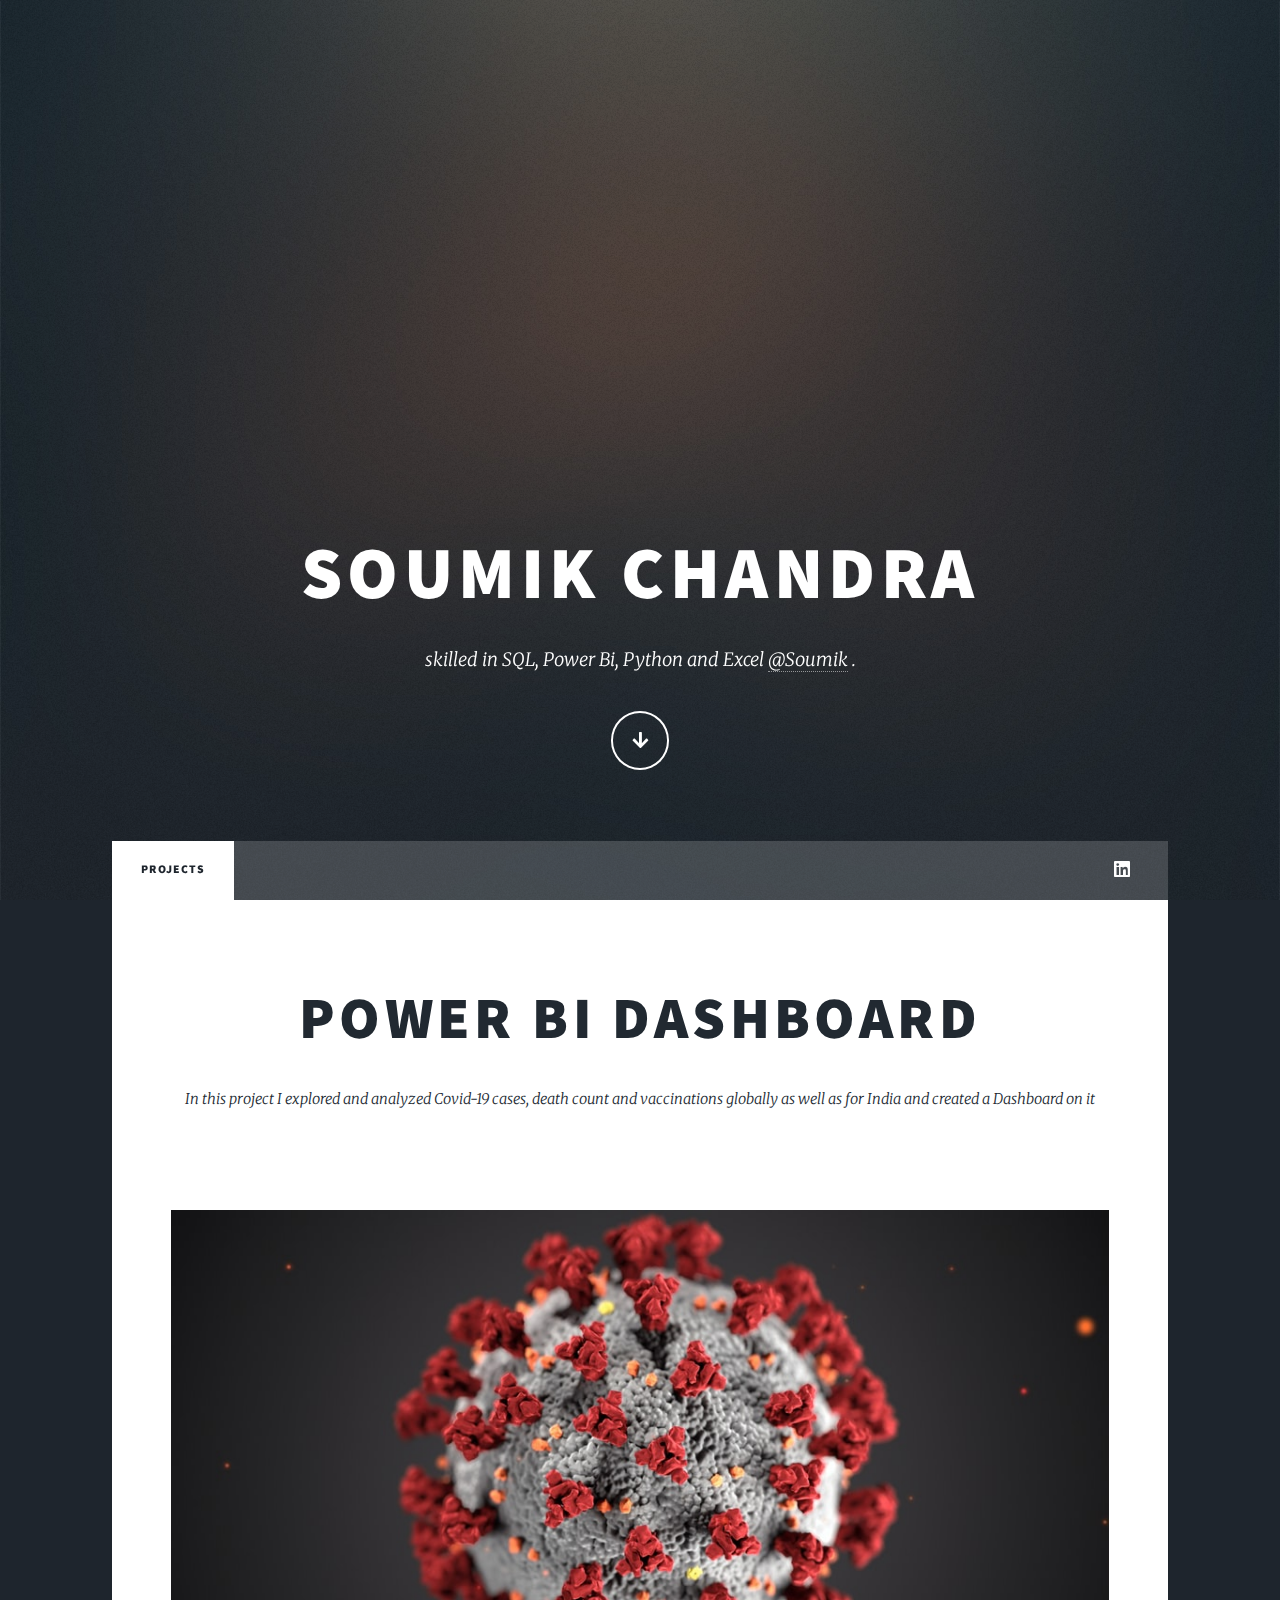
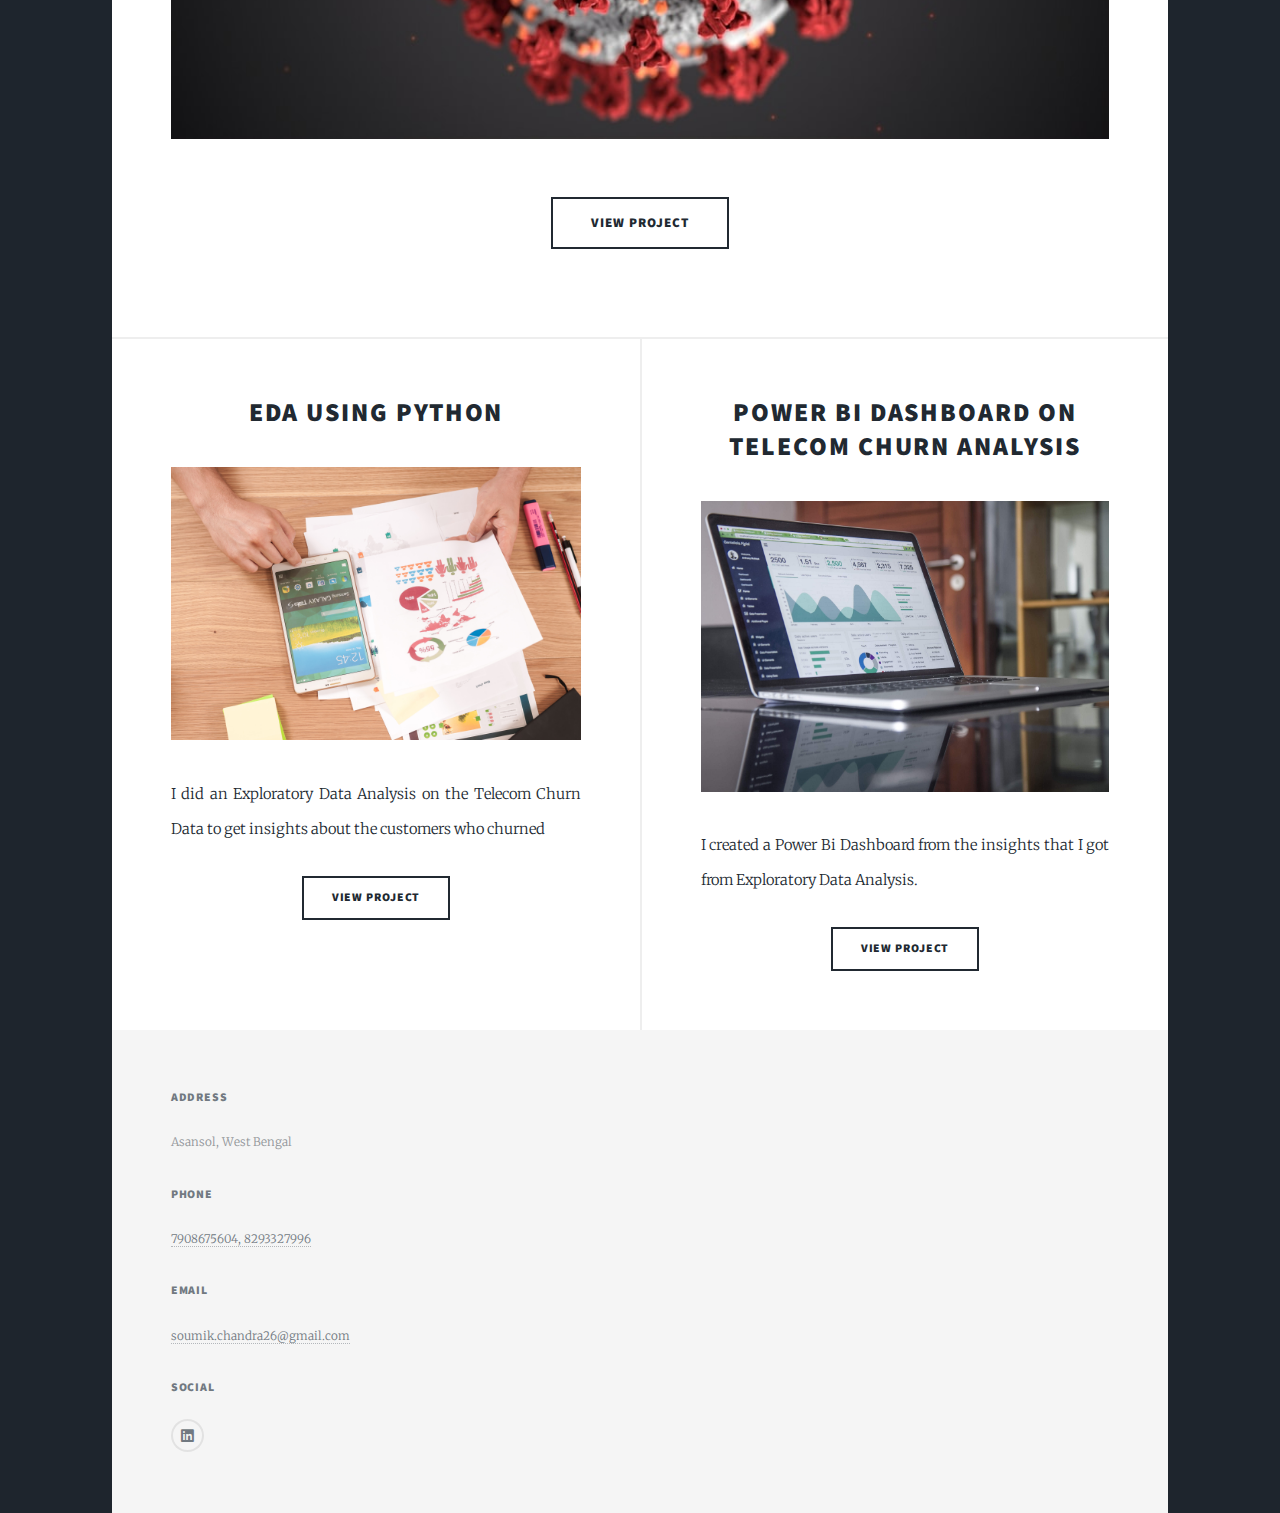
==== index.html @ 9ada4a8c "Add files via upload" ====
<!DOCTYPE HTML>
<!--
	Massively by HTML5 UP
	html5up.net | @ajlkn
	Free for personal and commercial use under the CCA 3.0 license (html5up.net/license)
-->
<html>
	<head>
		<title>Soumik's Portfolio</title>
		<meta charset="utf-8" />
		<meta name="viewport" content="width=device-width, initial-scale=1, user-scalable=no" />
		<link rel="stylesheet" href="assets/css/main.css" />
		<noscript><link rel="stylesheet" href="assets/css/noscript.css" /></noscript>
	</head>
	<body class="is-preload">

		<!-- Wrapper -->
			<div id="wrapper" class="fade-in">

				<!-- Intro -->
					<div id="intro">
						<h1>Soumik Chandra<br />
						</h1>
						<p> skilled in SQL, Power Bi, Python and Excel <a href="https://www.linkedin.com/in/soumik-chandra-20a418136/">@Soumik</a> 
					.</p>
						<ul class="actions">
							<li><a href="#header" class="button icon solid solo fa-arrow-down scrolly">Continue</a></li>
						</ul>
					</div>

				<!-- Header -->
					<header id="header">
						<a href="index.html" class="logo">Welcome</a>
					</header>

				<!-- Nav -->
					<nav id="nav">
						<ul class="links">
							<li class="active"><a href="index.html">Projects</a></li>
							
						</ul>
						<ul class="icons alt">
							<li><a href="https://www.linkedin.com/in/soumik-chandra-20a418136/" class="icon brands alt fa-linkedin"><span class="label">linkedin</span></a></li>
							
						</ul>
					</nav>

				<!-- Main -->
					<div id="main">

						<!-- Featured Post -->
							<article class="post featured">
								<header class="major">
									
									<h2><a href="https://github.com/Soumik-Chandra/Portfolio_Website/tree/main/Covid-19">Power Bi Dashboard<br />
									</a></h2>
									<p> In this project I  explored and analyzed Covid-19 cases, death count and vaccinations globally as well as for India and created a Dashboard on it <br />
									<br />
									</p>
								</header>
								<a href="https://github.com/Soumik-Chandra/Portfolio_Website/tree/main/Covid-19" class="image main"><img src="images/photo-1583324113626-70df0f4deaab.jpg" alt="" /></a>
								<ul class="actions special">
									<li><a href="https://github.com/Soumik-Chandra/Portfolio_Website/tree/main/Covid-19" class="button large">View Project</a></li>
								</ul>
							</article>

						<!-- Posts -->
							<section class="posts">
								<article>
									<header>
										
										<h2><a href="https://github.com/Soumik-Chandra/Portfolio_Website/tree/main/Eda">Eda Using Python<br />
										</h2>
									</header>
									<a href="https://github.com/Soumik-Chandra/Portfolio_Website/tree/main/Eda" class="image fit"><img src="images/firmbee-com-jrh5lAq-mIs-unsplash.jpg" alt="" /></a>
									<p>I did an Exploratory Data Analysis on the Telecom Churn Data to get insights about the customers who churned</p>
									<ul class="actions special">
										<li><a href="https://github.com/Soumik-Chandra/Portfolio_Website/tree/main/Eda" class="button">View Project</a></li>
									</ul>
								</article>
								<article>
									<header>
										
										<h2><a href="https://github.com/Soumik-Chandra/Portfolio_Website/tree/main/Telecom%20Churn%20Dashboard%20In%20Power%20Bi">Power Bi Dashboard on Telecom Churn Analysis<br />
									</h2>
									</header>
									<a href="https://github.com/Soumik-Chandra/Portfolio_Website/tree/main/Telecom%20Churn%20Dashboard%20In%20Power%20Bi" class="image fit"><img src="images/carlos-muza-hpjSkU2UYSU-unsplash (1).jpg" alt="" /></a>
									<p> I created a Power Bi Dashboard from the insights that I got from Exploratory Data Analysis. </p>
									<ul class="actions special">
										<li><a href="https://github.com/Soumik-Chandra/Portfolio_Website/tree/main/Telecom%20Churn%20Dashboard%20In%20Power%20Bi" class="button">View Project</a></li>
									</ul>
								

					

					</div>

				<!-- Footer -->
					<footer id="footer">
						<section>
						<section class="split contact">
							<section class="alt">
								<h3>Address</h3>
								<p>Asansol, West Bengal<br />
								</p>
							</section>
							<section>
								<h3>Phone</h3>
								<p><a href="#">7908675604,
								               8293327996</a></p>
							</section>
							<section>
								<h3>Email</h3>
								<p><a href="#">soumik.chandra26@gmail.com</a></p>
							</section>
							<section>
								<h3>Social</h3>
								<ul class="icons alt">
									<li><a href="https://www.linkedin.com/in/soumik-chandra-20a418136/" class="icon brands alt fa-linkedin"><span class="label">linkedin</span></a></li>
									
								</ul>
							</section>
						</section>
					</section>
					</footer>

				<!-- Copyright -->
					

			</div>

		<!-- Scripts -->
			<script src="assets/js/jquery.min.js"></script>
			<script src="assets/js/jquery.scrollex.min.js"></script>
			<script src="assets/js/jquery.scrolly.min.js"></script>
			<script src="assets/js/browser.min.js"></script>
			<script src="assets/js/breakpoints.min.js"></script>
			<script src="assets/js/util.js"></script>
			<script src="assets/js/main.js"></script>

	</body>
</html>
---- assets/css/main.css ----
@import url(fontawesome-all.min.css);
@import url("https://fonts.googleapis.com/css?family=Merriweather:300,700,300italic,700italic|Source+Sans+Pro:900");

/*
	Massively by HTML5 UP
	html5up.net | @ajlkn
	Free for personal and commercial use under the CCA 3.0 license (html5up.net/license)
*/

html, body, div, span, applet, object,
iframe, h1, h2, h3, h4, h5, h6, p, blockquote,
pre, a, abbr, acronym, address, big, cite,
code, del, dfn, em, img, ins, kbd, q, s, samp,
small, strike, strong, sub, sup, tt, var, b,
u, i, center, dl, dt, dd, ol, ul, li, fieldset,
form, label, legend, table, caption, tbody,
tfoot, thead, tr, th, td, article, aside,
canvas, details, embed, figure, figcaption,
footer, header, hgroup, menu, nav, output, ruby,
section, summary, time, mark, audio, video {
	margin: 0;
	padding: 0;
	border: 0;
	font-size: 100%;
	font: inherit;
	vertical-align: baseline;}

article, aside, details, figcaption, figure,
footer, header, hgroup, menu, nav, section {
	display: block;}

body {
	line-height: 1;
}

ol, ul {
	list-style: none;
}

blockquote, q {
	quotes: none;
}

	blockquote:before, blockquote:after, q:before, q:after {
		content: '';
		content: none;
	}

table {
	border-collapse: collapse;
	border-spacing: 0;
}

body {
	-webkit-text-size-adjust: none;
}

mark {
	background-color: transparent;
	color: inherit;
}

input::-moz-focus-inner {
	border: 0;
	padding: 0;
}

input, select, textarea {
	-moz-appearance: none;
	-webkit-appearance: none;
	-ms-appearance: none;
	appearance: none;
}

/* Basic */

	@-ms-viewport {
		width: device-width;
	}

	body {
		-ms-overflow-style: scrollbar;
	}

	@media screen and (max-width: 480px) {

		html, body {
			min-width: 320px;
		}

	}

	html {
		box-sizing: border-box;
	}

	*, *:before, *:after {
		box-sizing: inherit;
	}

	body {
		background-color: #1e252d;
	}

		body.is-preload *, body.is-preload *:before, body.is-preload *:after {
			-moz-animation: none !important;
			-webkit-animation: none !important;
			-ms-animation: none !important;
			animation: none !important;
			-moz-transition: none !important;
			-webkit-transition: none !important;
			-ms-transition: none !important;
			transition: none !important;
		}

/* Type */

	html {
		font-size: 16pt;
	}

		@media screen and (max-width: 1680px) {

			html {
				font-size: 12pt;
			}

		}

		@media screen and (max-width: 1280px) {

			html {
				font-size: 11pt;
			}

		}

		@media screen and (max-width: 360px) {

			html {
				font-size: 10pt;
			}

		}

	body {
		color: #212931;
	}

	body, input, select, textarea {
		font-family: "Merriweather", Georgia, serif;
		font-weight: 300;
		font-size: 1rem;
		line-height: 2.375;
	}

	a {
		-moz-transition: color 0.2s ease-in-out, background-color 0.2s ease-in-out, border-color 0.2s ease-in-out, box-shadow 0.2s ease-in-out;
		-webkit-transition: color 0.2s ease-in-out, background-color 0.2s ease-in-out, border-color 0.2s ease-in-out, box-shadow 0.2s ease-in-out;
		-ms-transition: color 0.2s ease-in-out, background-color 0.2s ease-in-out, border-color 0.2s ease-in-out, box-shadow 0.2s ease-in-out;
		transition: color 0.2s ease-in-out, background-color 0.2s ease-in-out, border-color 0.2s ease-in-out, box-shadow 0.2s ease-in-out;
		border-bottom: dotted 1px;
		text-decoration: none;
	}

		a:hover {
			border-bottom-color: transparent;
		}

	strong, b {
		font-weight: 600;
	}

	em, i {
		font-style: italic;
	}

	p {
		text-align: justify;
		margin: 0 0 2rem 0;
	}

	h1, h2, h3, h4, h5, h6 {
		font-family: "Source Sans Pro", Helvetica, sans-serif;
		font-weight: 900;
		line-height: 1.5;
		letter-spacing: 0.075em;
		text-transform: uppercase;
		margin: 0 0 1rem 0;
	}

		h1 a, h2 a, h3 a, h4 a, h5 a, h6 a {
			border-bottom: 0;
			color: inherit;
			text-decoration: none;
		}

	h1 {
		font-size: 4rem;
		line-height: 1.1;
		margin: 0 0 2rem 0;
	}

	h2 {
		font-size: 1.75rem;
		line-height: 1.3;
		margin: 0 0 1.5rem 0;
	}

	h3 {
		font-size: 1.25rem;
		margin: 0 0 1.5rem 0;
	}

	h4 {
		font-size: 1rem;
	}

	h5 {
		font-size: 0.9rem;
	}

	h6 {
		font-size: 0.8rem;
	}

	sub {
		font-size: 0.8rem;
		position: relative;
		top: 0.5rem;
	}

	sup {
		font-size: 0.8rem;
		position: relative;
		top: -0.5rem;
	}

	blockquote {
		border-left: solid 4px;
		font-style: italic;
		margin: 0 0 2rem 0;
		padding: 0.5rem 0 0.5rem 2rem;
	}

	code {
		border: solid 2px;
		font-family: "Courier New", monospace;
		font-size: 0.9rem;
		margin: 0 0.25rem;
		padding: 0.25rem 0.65rem;
	}

	pre {
		-webkit-overflow-scrolling: touch;
		font-family: "Courier New", monospace;
		font-size: 0.9rem;
		margin: 0 0 2rem 0;
	}

		pre code {
			display: block;
			line-height: 1.75;
			padding: 1rem 1.5rem;
			overflow-x: auto;
		}

	hr {
		border: 0;
		border-bottom: solid 2px;
		margin: 3rem 0;
	}

		hr.major {
			margin: 5rem 0;
		}

	.align-left {
		text-align: left;
	}

	.align-center {
		text-align: center;
	}

	.align-right {
		text-align: right;
	}

	input, select, textarea {
		color: #212931;
	}

	a {
		color: #212931;
		border-bottom-color: rgba(33, 41, 49, 0.5);
	}

		a:hover {
			border-bottom-color: transparent;
			color: #18bfef !important;
		}

	strong, b {
		color: #212931;
	}

	h1, h2, h3, h4, h5, h6 {
		color: #212931;
	}

	blockquote {
		border-left-color: #eeeeee;
	}

	code {
		background: rgba(220, 220, 220, 0.25);
		border-color: #eeeeee;
	}

	hr {
		border-bottom-color: #eeeeee;
	}

/* Row */

	.row {
		display: flex;
		flex-wrap: wrap;
		box-sizing: border-box;
		align-items: stretch;
	}

		.row > * {
			box-sizing: border-box;
		}

		.row.gtr-uniform > * > :last-child {
			margin-bottom: 0;
		}

		.row.aln-left {
			justify-content: flex-start;
		}

		.row.aln-center {
			justify-content: center;
		}

		.row.aln-right {
			justify-content: flex-end;
		}

		.row.aln-top {
			align-items: flex-start;
		}

		.row.aln-middle {
			align-items: center;
		}

		.row.aln-bottom {
			align-items: flex-end;
		}

		.row > .imp {
			order: -1;
		}

		.row > .col-1 {
			width: 8.33333%;
		}

		.row > .off-1 {
			margin-left: 8.33333%;
		}

		.row > .col-2 {
			width: 16.66667%;
		}

		.row > .off-2 {
			margin-left: 16.66667%;
		}

		.row > .col-3 {
			width: 25%;
		}

		.row > .off-3 {
			margin-left: 25%;
		}

		.row > .col-4 {
			width: 33.33333%;
		}

		.row > .off-4 {
			margin-left: 33.33333%;
		}

		.row > .col-5 {
			width: 41.66667%;
		}

		.row > .off-5 {
			margin-left: 41.66667%;
		}

		.row > .col-6 {
			width: 50%;
		}

		.row > .off-6 {
			margin-left: 50%;
		}

		.row > .col-7 {
			width: 58.33333%;
		}

		.row > .off-7 {
			margin-left: 58.33333%;
		}

		.row > .col-8 {
			width: 66.66667%;
		}

		.row > .off-8 {
			margin-left: 66.66667%;
		}

		.row > .col-9 {
			width: 75%;
		}

		.row > .off-9 {
			margin-left: 75%;
		}

		.row > .col-10 {
			width: 83.33333%;
		}

		.row > .off-10 {
			margin-left: 83.33333%;
		}

		.row > .col-11 {
			width: 91.66667%;
		}

		.row > .off-11 {
			margin-left: 91.66667%;
		}

		.row > .col-12 {
			width: 100%;
		}

		.row > .off-12 {
			margin-left: 100%;
		}

		.row.gtr-0 {
			margin-top: 0;
			margin-left: 0rem;
		}

			.row.gtr-0 > * {
				padding: 0 0 0 0rem;
			}

			.row.gtr-0.gtr-uniform {
				margin-top: 0rem;
			}

				.row.gtr-0.gtr-uniform > * {
					padding-top: 0rem;
				}

		.row.gtr-25 {
			margin-top: 0;
			margin-left: -0.375rem;
		}

			.row.gtr-25 > * {
				padding: 0 0 0 0.375rem;
			}

			.row.gtr-25.gtr-uniform {
				margin-top: -0.375rem;
			}

				.row.gtr-25.gtr-uniform > * {
					padding-top: 0.375rem;
				}

		.row.gtr-50 {
			margin-top: 0;
			margin-left: -0.75rem;
		}

			.row.gtr-50 > * {
				padding: 0 0 0 0.75rem;
			}

			.row.gtr-50.gtr-uniform {
				margin-top: -0.75rem;
			}

				.row.gtr-50.gtr-uniform > * {
					padding-top: 0.75rem;
				}

		.row {
			margin-top: 0;
			margin-left: -1.5rem;
		}

			.row > * {
				padding: 0 0 0 1.5rem;
			}

			.row.gtr-uniform {
				margin-top: -1.5rem;
			}

				.row.gtr-uniform > * {
					padding-top: 1.5rem;
				}

		.row.gtr-150 {
			margin-top: 0;
			margin-left: -2.25rem;
		}

			.row.gtr-150 > * {
				padding: 0 0 0 2.25rem;
			}

			.row.gtr-150.gtr-uniform {
				margin-top: -2.25rem;
			}

				.row.gtr-150.gtr-uniform > * {
					padding-top: 2.25rem;
				}

		.row.gtr-200 {
			margin-top: 0;
			margin-left: -3rem;
		}

			.row.gtr-200 > * {
				padding: 0 0 0 3rem;
			}

			.row.gtr-200.gtr-uniform {
				margin-top: -3rem;
			}

				.row.gtr-200.gtr-uniform > * {
					padding-top: 3rem;
				}

		@media screen and (max-width: 1680px) {

			.row {
				display: flex;
				flex-wrap: wrap;
				box-sizing: border-box;
				align-items: stretch;
			}

				.row > * {
					box-sizing: border-box;
				}

				.row.gtr-uniform > * > :last-child {
					margin-bottom: 0;
				}

				.row.aln-left {
					justify-content: flex-start;
				}

				.row.aln-center {
					justify-content: center;
				}

				.row.aln-right {
					justify-content: flex-end;
				}

				.row.aln-top {
					align-items: flex-start;
				}

				.row.aln-middle {
					align-items: center;
				}

				.row.aln-bottom {
					align-items: flex-end;
				}

				.row > .imp-xlarge {
					order: -1;
				}

				.row > .col-1-xlarge {
					width: 8.33333%;
				}

				.row > .off-1-xlarge {
					margin-left: 8.33333%;
				}

				.row > .col-2-xlarge {
					width: 16.66667%;
				}

				.row > .off-2-xlarge {
					margin-left: 16.66667%;
				}

				.row > .col-3-xlarge {
					width: 25%;
				}

				.row > .off-3-xlarge {
					margin-left: 25%;
				}

				.row > .col-4-xlarge {
					width: 33.33333%;
				}

				.row > .off-4-xlarge {
					margin-left: 33.33333%;
				}

				.row > .col-5-xlarge {
					width: 41.66667%;
				}

				.row > .off-5-xlarge {
					margin-left: 41.66667%;
				}

				.row > .col-6-xlarge {
					width: 50%;
				}

				.row > .off-6-xlarge {
					margin-left: 50%;
				}

				.row > .col-7-xlarge {
					width: 58.33333%;
				}

				.row > .off-7-xlarge {
					margin-left: 58.33333%;
				}

				.row > .col-8-xlarge {
					width: 66.66667%;
				}

				.row > .off-8-xlarge {
					margin-left: 66.66667%;
				}

				.row > .col-9-xlarge {
					width: 75%;
				}

				.row > .off-9-xlarge {
					margin-left: 75%;
				}

				.row > .col-10-xlarge {
					width: 83.33333%;
				}

				.row > .off-10-xlarge {
					margin-left: 83.33333%;
				}

				.row > .col-11-xlarge {
					width: 91.66667%;
				}

				.row > .off-11-xlarge {
					margin-left: 91.66667%;
				}

				.row > .col-12-xlarge {
					width: 100%;
				}

				.row > .off-12-xlarge {
					margin-left: 100%;
				}

				.row.gtr-0 {
					margin-top: 0;
					margin-left: 0rem;
				}

					.row.gtr-0 > * {
						padding: 0 0 0 0rem;
					}

					.row.gtr-0.gtr-uniform {
						margin-top: 0rem;
					}

						.row.gtr-0.gtr-uniform > * {
							padding-top: 0rem;
						}

				.row.gtr-25 {
					margin-top: 0;
					margin-left: -0.375rem;
				}

					.row.gtr-25 > * {
						padding: 0 0 0 0.375rem;
					}

					.row.gtr-25.gtr-uniform {
						margin-top: -0.375rem;
					}

						.row.gtr-25.gtr-uniform > * {
							padding-top: 0.375rem;
						}

				.row.gtr-50 {
					margin-top: 0;
					margin-left: -0.75rem;
				}

					.row.gtr-50 > * {
						padding: 0 0 0 0.75rem;
					}

					.row.gtr-50.gtr-uniform {
						margin-top: -0.75rem;
					}

						.row.gtr-50.gtr-uniform > * {
							padding-top: 0.75rem;
						}

				.row {
					margin-top: 0;
					margin-left: -1.5rem;
				}

					.row > * {
						padding: 0 0 0 1.5rem;
					}

					.row.gtr-uniform {
						margin-top: -1.5rem;
					}

						.row.gtr-uniform > * {
							padding-top: 1.5rem;
						}

				.row.gtr-150 {
					margin-top: 0;
					margin-left: -2.25rem;
				}

					.row.gtr-150 > * {
						padding: 0 0 0 2.25rem;
					}

					.row.gtr-150.gtr-uniform {
						margin-top: -2.25rem;
					}

						.row.gtr-150.gtr-uniform > * {
							padding-top: 2.25rem;
						}

				.row.gtr-200 {
					margin-top: 0;
					margin-left: -3rem;
				}

					.row.gtr-200 > * {
						padding: 0 0 0 3rem;
					}

					.row.gtr-200.gtr-uniform {
						margin-top: -3rem;
					}

						.row.gtr-200.gtr-uniform > * {
							padding-top: 3rem;
						}

		}

		@media screen and (max-width: 1280px) {

			.row {
				display: flex;
				flex-wrap: wrap;
				box-sizing: border-box;
				align-items: stretch;
			}

				.row > * {
					box-sizing: border-box;
				}

				.row.gtr-uniform > * > :last-child {
					margin-bottom: 0;
				}

				.row.aln-left {
					justify-content: flex-start;
				}

				.row.aln-center {
					justify-content: center;
				}

				.row.aln-right {
					justify-content: flex-end;
				}

				.row.aln-top {
					align-items: flex-start;
				}

				.row.aln-middle {
					align-items: center;
				}

				.row.aln-bottom {
					align-items: flex-end;
				}

				.row > .imp-large {
					order: -1;
				}

				.row > .col-1-large {
					width: 8.33333%;
				}

				.row > .off-1-large {
					margin-left: 8.33333%;
				}

				.row > .col-2-large {
					width: 16.66667%;
				}

				.row > .off-2-large {
					margin-left: 16.66667%;
				}

				.row > .col-3-large {
					width: 25%;
				}

				.row > .off-3-large {
					margin-left: 25%;
				}

				.row > .col-4-large {
					width: 33.33333%;
				}

				.row > .off-4-large {
					margin-left: 33.33333%;
				}

				.row > .col-5-large {
					width: 41.66667%;
				}

				.row > .off-5-large {
					margin-left: 41.66667%;
				}

				.row > .col-6-large {
					width: 50%;
				}

				.row > .off-6-large {
					margin-left: 50%;
				}

				.row > .col-7-large {
					width: 58.33333%;
				}

				.row > .off-7-large {
					margin-left: 58.33333%;
				}

				.row > .col-8-large {
					width: 66.66667%;
				}

				.row > .off-8-large {
					margin-left: 66.66667%;
				}

				.row > .col-9-large {
					width: 75%;
				}

				.row > .off-9-large {
					margin-left: 75%;
				}

				.row > .col-10-large {
					width: 83.33333%;
				}

				.row > .off-10-large {
					margin-left: 83.33333%;
				}

				.row > .col-11-large {
					width: 91.66667%;
				}

				.row > .off-11-large {
					margin-left: 91.66667%;
				}

				.row > .col-12-large {
					width: 100%;
				}

				.row > .off-12-large {
					margin-left: 100%;
				}

				.row.gtr-0 {
					margin-top: 0;
					margin-left: 0rem;
				}

					.row.gtr-0 > * {
						padding: 0 0 0 0rem;
					}

					.row.gtr-0.gtr-uniform {
						margin-top: 0rem;
					}

						.row.gtr-0.gtr-uniform > * {
							padding-top: 0rem;
						}

				.row.gtr-25 {
					margin-top: 0;
					margin-left: -0.375rem;
				}

					.row.gtr-25 > * {
						padding: 0 0 0 0.375rem;
					}

					.row.gtr-25.gtr-uniform {
						margin-top: -0.375rem;
					}

						.row.gtr-25.gtr-uniform > * {
							padding-top: 0.375rem;
						}

				.row.gtr-50 {
					margin-top: 0;
					margin-left: -0.75rem;
				}

					.row.gtr-50 > * {
						padding: 0 0 0 0.75rem;
					}

					.row.gtr-50.gtr-uniform {
						margin-top: -0.75rem;
					}

						.row.gtr-50.gtr-uniform > * {
							padding-top: 0.75rem;
						}

				.row {
					margin-top: 0;
					margin-left: -1.5rem;
				}

					.row > * {
						padding: 0 0 0 1.5rem;
					}

					.row.gtr-uniform {
						margin-top: -1.5rem;
					}

						.row.gtr-uniform > * {
							padding-top: 1.5rem;
						}

				.row.gtr-150 {
					margin-top: 0;
					margin-left: -2.25rem;
				}

					.row.gtr-150 > * {
						padding: 0 0 0 2.25rem;
					}

					.row.gtr-150.gtr-uniform {
						margin-top: -2.25rem;
					}

						.row.gtr-150.gtr-uniform > * {
							padding-top: 2.25rem;
						}

				.row.gtr-200 {
					margin-top: 0;
					margin-left: -3rem;
				}

					.row.gtr-200 > * {
						padding: 0 0 0 3rem;
					}

					.row.gtr-200.gtr-uniform {
						margin-top: -3rem;
					}

						.row.gtr-200.gtr-uniform > * {
							padding-top: 3rem;
						}

		}

		@media screen and (max-width: 980px) {

			.row {
				display: flex;
				flex-wrap: wrap;
				box-sizing: border-box;
				align-items: stretch;
			}

				.row > * {
					box-sizing: border-box;
				}

				.row.gtr-uniform > * > :last-child {
					margin-bottom: 0;
				}

				.row.aln-left {
					justify-content: flex-start;
				}

				.row.aln-center {
					justify-content: center;
				}

				.row.aln-right {
					justify-content: flex-end;
				}

				.row.aln-top {
					align-items: flex-start;
				}

				.row.aln-middle {
					align-items: center;
				}

				.row.aln-bottom {
					align-items: flex-end;
				}

				.row > .imp-medium {
					order: -1;
				}

				.row > .col-1-medium {
					width: 8.33333%;
				}

				.row > .off-1-medium {
					margin-left: 8.33333%;
				}

				.row > .col-2-medium {
					width: 16.66667%;
				}

				.row > .off-2-medium {
					margin-left: 16.66667%;
				}

				.row > .col-3-medium {
					width: 25%;
				}

				.row > .off-3-medium {
					margin-left: 25%;
				}

				.row > .col-4-medium {
					width: 33.33333%;
				}

				.row > .off-4-medium {
					margin-left: 33.33333%;
				}

				.row > .col-5-medium {
					width: 41.66667%;
				}

				.row > .off-5-medium {
					margin-left: 41.66667%;
				}

				.row > .col-6-medium {
					width: 50%;
				}

				.row > .off-6-medium {
					margin-left: 50%;
				}

				.row > .col-7-medium {
					width: 58.33333%;
				}

				.row > .off-7-medium {
					margin-left: 58.33333%;
				}

				.row > .col-8-medium {
					width: 66.66667%;
				}

				.row > .off-8-medium {
					margin-left: 66.66667%;
				}

				.row > .col-9-medium {
					width: 75%;
				}

				.row > .off-9-medium {
					margin-left: 75%;
				}

				.row > .col-10-medium {
					width: 83.33333%;
				}

				.row > .off-10-medium {
					margin-left: 83.33333%;
				}

				.row > .col-11-medium {
					width: 91.66667%;
				}

				.row > .off-11-medium {
					margin-left: 91.66667%;
				}

				.row > .col-12-medium {
					width: 100%;
				}

				.row > .off-12-medium {
					margin-left: 100%;
				}

				.row.gtr-0 {
					margin-top: 0;
					margin-left: 0rem;
				}

					.row.gtr-0 > * {
						padding: 0 0 0 0rem;
					}

					.row.gtr-0.gtr-uniform {
						margin-top: 0rem;
					}

						.row.gtr-0.gtr-uniform > * {
							padding-top: 0rem;
						}

				.row.gtr-25 {
					margin-top: 0;
					margin-left: -0.375rem;
				}

					.row.gtr-25 > * {
						padding: 0 0 0 0.375rem;
					}

					.row.gtr-25.gtr-uniform {
						margin-top: -0.375rem;
					}

						.row.gtr-25.gtr-uniform > * {
							padding-top: 0.375rem;
						}

				.row.gtr-50 {
					margin-top: 0;
					margin-left: -0.75rem;
				}

					.row.gtr-50 > * {
						padding: 0 0 0 0.75rem;
					}

					.row.gtr-50.gtr-uniform {
						margin-top: -0.75rem;
					}

						.row.gtr-50.gtr-uniform > * {
							padding-top: 0.75rem;
						}

				.row {
					margin-top: 0;
					margin-left: -1.5rem;
				}

					.row > * {
						padding: 0 0 0 1.5rem;
					}

					.row.gtr-uniform {
						margin-top: -1.5rem;
					}

						.row.gtr-uniform > * {
							padding-top: 1.5rem;
						}

				.row.gtr-150 {
					margin-top: 0;
					margin-left: -2.25rem;
				}

					.row.gtr-150 > * {
						padding: 0 0 0 2.25rem;
					}

					.row.gtr-150.gtr-uniform {
						margin-top: -2.25rem;
					}

						.row.gtr-150.gtr-uniform > * {
							padding-top: 2.25rem;
						}

				.row.gtr-200 {
					margin-top: 0;
					margin-left: -3rem;
				}

					.row.gtr-200 > * {
						padding: 0 0 0 3rem;
					}

					.row.gtr-200.gtr-uniform {
						margin-top: -3rem;
					}

						.row.gtr-200.gtr-uniform > * {
							padding-top: 3rem;
						}

		}

		@media screen and (max-width: 736px) {

			.row {
				display: flex;
				flex-wrap: wrap;
				box-sizing: border-box;
				align-items: stretch;
			}

				.row > * {
					box-sizing: border-box;
				}

				.row.gtr-uniform > * > :last-child {
					margin-bottom: 0;
				}

				.row.aln-left {
					justify-content: flex-start;
				}

				.row.aln-center {
					justify-content: center;
				}

				.row.aln-right {
					justify-content: flex-end;
				}

				.row.aln-top {
					align-items: flex-start;
				}

				.row.aln-middle {
					align-items: center;
				}

				.row.aln-bottom {
					align-items: flex-end;
				}

				.row > .imp-small {
					order: -1;
				}

				.row > .col-1-small {
					width: 8.33333%;
				}

				.row > .off-1-small {
					margin-left: 8.33333%;
				}

				.row > .col-2-small {
					width: 16.66667%;
				}

				.row > .off-2-small {
					margin-left: 16.66667%;
				}

				.row > .col-3-small {
					width: 25%;
				}

				.row > .off-3-small {
					margin-left: 25%;
				}

				.row > .col-4-small {
					width: 33.33333%;
				}

				.row > .off-4-small {
					margin-left: 33.33333%;
				}

				.row > .col-5-small {
					width: 41.66667%;
				}

				.row > .off-5-small {
					margin-left: 41.66667%;
				}

				.row > .col-6-small {
					width: 50%;
				}

				.row > .off-6-small {
					margin-left: 50%;
				}

				.row > .col-7-small {
					width: 58.33333%;
				}

				.row > .off-7-small {
					margin-left: 58.33333%;
				}

				.row > .col-8-small {
					width: 66.66667%;
				}

				.row > .off-8-small {
					margin-left: 66.66667%;
				}

				.row > .col-9-small {
					width: 75%;
				}

				.row > .off-9-small {
					margin-left: 75%;
				}

				.row > .col-10-small {
					width: 83.33333%;
				}

				.row > .off-10-small {
					margin-left: 83.33333%;
				}

				.row > .col-11-small {
					width: 91.66667%;
				}

				.row > .off-11-small {
					margin-left: 91.66667%;
				}

				.row > .col-12-small {
					width: 100%;
				}

				.row > .off-12-small {
					margin-left: 100%;
				}

				.row.gtr-0 {
					margin-top: 0;
					margin-left: 0rem;
				}

					.row.gtr-0 > * {
						padding: 0 0 0 0rem;
					}

					.row.gtr-0.gtr-uniform {
						margin-top: 0rem;
					}

						.row.gtr-0.gtr-uniform > * {
							padding-top: 0rem;
						}

				.row.gtr-25 {
					margin-top: 0;
					margin-left: -0.375rem;
				}

					.row.gtr-25 > * {
						padding: 0 0 0 0.375rem;
					}

					.row.gtr-25.gtr-uniform {
						margin-top: -0.375rem;
					}

						.row.gtr-25.gtr-uniform > * {
							padding-top: 0.375rem;
						}

				.row.gtr-50 {
					margin-top: 0;
					margin-left: -0.75rem;
				}

					.row.gtr-50 > * {
						padding: 0 0 0 0.75rem;
					}

					.row.gtr-50.gtr-uniform {
						margin-top: -0.75rem;
					}

						.row.gtr-50.gtr-uniform > * {
							padding-top: 0.75rem;
						}

				.row {
					margin-top: 0;
					margin-left: -1.5rem;
				}

					.row > * {
						padding: 0 0 0 1.5rem;
					}

					.row.gtr-uniform {
						margin-top: -1.5rem;
					}

						.row.gtr-uniform > * {
							padding-top: 1.5rem;
						}

				.row.gtr-150 {
					margin-top: 0;
					margin-left: -2.25rem;
				}

					.row.gtr-150 > * {
						padding: 0 0 0 2.25rem;
					}

					.row.gtr-150.gtr-uniform {
						margin-top: -2.25rem;
					}

						.row.gtr-150.gtr-uniform > * {
							padding-top: 2.25rem;
						}

				.row.gtr-200 {
					margin-top: 0;
					margin-left: -3rem;
				}

					.row.gtr-200 > * {
						padding: 0 0 0 3rem;
					}

					.row.gtr-200.gtr-uniform {
						margin-top: -3rem;
					}

						.row.gtr-200.gtr-uniform > * {
							padding-top: 3rem;
						}

		}

		@media screen and (max-width: 480px) {

			.row {
				display: flex;
				flex-wrap: wrap;
				box-sizing: border-box;
				align-items: stretch;
			}

				.row > * {
					box-sizing: border-box;
				}

				.row.gtr-uniform > * > :last-child {
					margin-bottom: 0;
				}

				.row.aln-left {
					justify-content: flex-start;
				}

				.row.aln-center {
					justify-content: center;
				}

				.row.aln-right {
					justify-content: flex-end;
				}

				.row.aln-top {
					align-items: flex-start;
				}

				.row.aln-middle {
					align-items: center;
				}

				.row.aln-bottom {
					align-items: flex-end;
				}

				.row > .imp-xsmall {
					order: -1;
				}

				.row > .col-1-xsmall {
					width: 8.33333%;
				}

				.row > .off-1-xsmall {
					margin-left: 8.33333%;
				}

				.row > .col-2-xsmall {
					width: 16.66667%;
				}

				.row > .off-2-xsmall {
					margin-left: 16.66667%;
				}

				.row > .col-3-xsmall {
					width: 25%;
				}

				.row > .off-3-xsmall {
					margin-left: 25%;
				}

				.row > .col-4-xsmall {
					width: 33.33333%;
				}

				.row > .off-4-xsmall {
					margin-left: 33.33333%;
				}

				.row > .col-5-xsmall {
					width: 41.66667%;
				}

				.row > .off-5-xsmall {
					margin-left: 41.66667%;
				}

				.row > .col-6-xsmall {
					width: 50%;
				}

				.row > .off-6-xsmall {
					margin-left: 50%;
				}

				.row > .col-7-xsmall {
					width: 58.33333%;
				}

				.row > .off-7-xsmall {
					margin-left: 58.33333%;
				}

				.row > .col-8-xsmall {
					width: 66.66667%;
				}

				.row > .off-8-xsmall {
					margin-left: 66.66667%;
				}

				.row > .col-9-xsmall {
					width: 75%;
				}

				.row > .off-9-xsmall {
					margin-left: 75%;
				}

				.row > .col-10-xsmall {
					width: 83.33333%;
				}

				.row > .off-10-xsmall {
					margin-left: 83.33333%;
				}

				.row > .col-11-xsmall {
					width: 91.66667%;
				}

				.row > .off-11-xsmall {
					margin-left: 91.66667%;
				}

				.row > .col-12-xsmall {
					width: 100%;
				}

				.row > .off-12-xsmall {
					margin-left: 100%;
				}

				.row.gtr-0 {
					margin-top: 0;
					margin-left: 0rem;
				}

					.row.gtr-0 > * {
						padding: 0 0 0 0rem;
					}

					.row.gtr-0.gtr-uniform {
						margin-top: 0rem;
					}

						.row.gtr-0.gtr-uniform > * {
							padding-top: 0rem;
						}

				.row.gtr-25 {
					margin-top: 0;
					margin-left: -0.375rem;
				}

					.row.gtr-25 > * {
						padding: 0 0 0 0.375rem;
					}

					.row.gtr-25.gtr-uniform {
						margin-top: -0.375rem;
					}

						.row.gtr-25.gtr-uniform > * {
							padding-top: 0.375rem;
						}

				.row.gtr-50 {
					margin-top: 0;
					margin-left: -0.75rem;
				}

					.row.gtr-50 > * {
						padding: 0 0 0 0.75rem;
					}

					.row.gtr-50.gtr-uniform {
						margin-top: -0.75rem;
					}

						.row.gtr-50.gtr-uniform > * {
							padding-top: 0.75rem;
						}

				.row {
					margin-top: 0;
					margin-left: -1.5rem;
				}

					.row > * {
						padding: 0 0 0 1.5rem;
					}

					.row.gtr-uniform {
						margin-top: -1.5rem;
					}

						.row.gtr-uniform > * {
							padding-top: 1.5rem;
						}

				.row.gtr-150 {
					margin-top: 0;
					margin-left: -2.25rem;
				}

					.row.gtr-150 > * {
						padding: 0 0 0 2.25rem;
					}

					.row.gtr-150.gtr-uniform {
						margin-top: -2.25rem;
					}

						.row.gtr-150.gtr-uniform > * {
							padding-top: 2.25rem;
						}

				.row.gtr-200 {
					margin-top: 0;
					margin-left: -3rem;
				}

					.row.gtr-200 > * {
						padding: 0 0 0 3rem;
					}

					.row.gtr-200.gtr-uniform {
						margin-top: -3rem;
					}

						.row.gtr-200.gtr-uniform > * {
							padding-top: 3rem;
						}

		}

		@media screen and (max-width: 360px) {

			.row {
				display: flex;
				flex-wrap: wrap;
				box-sizing: border-box;
				align-items: stretch;
			}

				.row > * {
					box-sizing: border-box;
				}

				.row.gtr-uniform > * > :last-child {
					margin-bottom: 0;
				}

				.row.aln-left {
					justify-content: flex-start;
				}

				.row.aln-center {
					justify-content: center;
				}

				.row.aln-right {
					justify-content: flex-end;
				}

				.row.aln-top {
					align-items: flex-start;
				}

				.row.aln-middle {
					align-items: center;
				}

				.row.aln-bottom {
					align-items: flex-end;
				}

				.row > .imp-xxsmall {
					order: -1;
				}

				.row > .col-1-xxsmall {
					width: 8.33333%;
				}

				.row > .off-1-xxsmall {
					margin-left: 8.33333%;
				}

				.row > .col-2-xxsmall {
					width: 16.66667%;
				}

				.row > .off-2-xxsmall {
					margin-left: 16.66667%;
				}

				.row > .col-3-xxsmall {
					width: 25%;
				}

				.row > .off-3-xxsmall {
					margin-left: 25%;
				}

				.row > .col-4-xxsmall {
					width: 33.33333%;
				}

				.row > .off-4-xxsmall {
					margin-left: 33.33333%;
				}

				.row > .col-5-xxsmall {
					width: 41.66667%;
				}

				.row > .off-5-xxsmall {
					margin-left: 41.66667%;
				}

				.row > .col-6-xxsmall {
					width: 50%;
				}

				.row > .off-6-xxsmall {
					margin-left: 50%;
				}

				.row > .col-7-xxsmall {
					width: 58.33333%;
				}

				.row > .off-7-xxsmall {
					margin-left: 58.33333%;
				}

				.row > .col-8-xxsmall {
					width: 66.66667%;
				}

				.row > .off-8-xxsmall {
					margin-left: 66.66667%;
				}

				.row > .col-9-xxsmall {
					width: 75%;
				}

				.row > .off-9-xxsmall {
					margin-left: 75%;
				}

				.row > .col-10-xxsmall {
					width: 83.33333%;
				}

				.row > .off-10-xxsmall {
					margin-left: 83.33333%;
				}

				.row > .col-11-xxsmall {
					width: 91.66667%;
				}

				.row > .off-11-xxsmall {
					margin-left: 91.66667%;
				}

				.row > .col-12-xxsmall {
					width: 100%;
				}

				.row > .off-12-xxsmall {
					margin-left: 100%;
				}

				.row.gtr-0 {
					margin-top: 0;
					margin-left: 0rem;
				}

					.row.gtr-0 > * {
						padding: 0 0 0 0rem;
					}

					.row.gtr-0.gtr-uniform {
						margin-top: 0rem;
					}

						.row.gtr-0.gtr-uniform > * {
							padding-top: 0rem;
						}

				.row.gtr-25 {
					margin-top: 0;
					margin-left: -0.375rem;
				}

					.row.gtr-25 > * {
						padding: 0 0 0 0.375rem;
					}

					.row.gtr-25.gtr-uniform {
						margin-top: -0.375rem;
					}

						.row.gtr-25.gtr-uniform > * {
							padding-top: 0.375rem;
						}

				.row.gtr-50 {
					margin-top: 0;
					margin-left: -0.75rem;
				}

					.row.gtr-50 > * {
						padding: 0 0 0 0.75rem;
					}

					.row.gtr-50.gtr-uniform {
						margin-top: -0.75rem;
					}

						.row.gtr-50.gtr-uniform > * {
							padding-top: 0.75rem;
						}

				.row {
					margin-top: 0;
					margin-left: -1.5rem;
				}

					.row > * {
						padding: 0 0 0 1.5rem;
					}

					.row.gtr-uniform {
						margin-top: -1.5rem;
					}

						.row.gtr-uniform > * {
							padding-top: 1.5rem;
						}

				.row.gtr-150 {
					margin-top: 0;
					margin-left: -2.25rem;
				}

					.row.gtr-150 > * {
						padding: 0 0 0 2.25rem;
					}

					.row.gtr-150.gtr-uniform {
						margin-top: -2.25rem;
					}

						.row.gtr-150.gtr-uniform > * {
							padding-top: 2.25rem;
						}

				.row.gtr-200 {
					margin-top: 0;
					margin-left: -3rem;
				}

					.row.gtr-200 > * {
						padding: 0 0 0 3rem;
					}

					.row.gtr-200.gtr-uniform {
						margin-top: -3rem;
					}

						.row.gtr-200.gtr-uniform > * {
							padding-top: 3rem;
						}

		}

/* Box */

	.box {
		border: solid 2px;
		margin-bottom: 2rem;
		padding: 1.5rem;
	}

		.box > :last-child,
		.box > :last-child > :last-child,
		.box > :last-child > :last-child > :last-child {
			margin-bottom: 0;
		}

		.box.alt {
			border: 0;
			border-radius: 0;
			padding: 0;
		}

	.box {
		border-color: #eeeeee;
	}

/* Button */

	input[type="submit"],
	input[type="reset"],
	input[type="button"],
	button,
	.button {
		-moz-appearance: none;
		-webkit-appearance: none;
		-ms-appearance: none;
		appearance: none;
		-moz-transition: background-color 0.2s ease-in-out, box-shadow 0.2s ease-in-out, color 0.2s ease-in-out;
		-webkit-transition: background-color 0.2s ease-in-out, box-shadow 0.2s ease-in-out, color 0.2s ease-in-out;
		-ms-transition: background-color 0.2s ease-in-out, box-shadow 0.2s ease-in-out, color 0.2s ease-in-out;
		transition: background-color 0.2s ease-in-out, box-shadow 0.2s ease-in-out, color 0.2s ease-in-out;
		border: 0;
		border-radius: 0;
		cursor: pointer;
		display: inline-block;
		font-family: "Source Sans Pro", Helvetica, sans-serif;
		font-size: 0.8rem;
		font-weight: 900;
		letter-spacing: 0.075em;
		height: 3rem;
		line-height: 3rem;
		padding: 0 2rem;
		text-align: center;
		text-decoration: none;
		text-transform: uppercase;
		white-space: nowrap;
	}

		input[type="submit"].icon:before,
		input[type="reset"].icon:before,
		input[type="button"].icon:before,
		button.icon:before,
		.button.icon:before {
			margin-right: 0.5rem;
		}

		input[type="submit"].icon.solo,
		input[type="reset"].icon.solo,
		input[type="button"].icon.solo,
		button.icon.solo,
		.button.icon.solo {
			position: relative;
			width: 4rem;
			height: 4rem;
			line-height: 4rem;
			border-radius: 4rem;
			text-indent: 4rem;
			overflow: hidden;
			padding: 0;
			white-space: nowrap;
		}

			input[type="submit"].icon.solo:before,
			input[type="reset"].icon.solo:before,
			input[type="button"].icon.solo:before,
			button.icon.solo:before,
			.button.icon.solo:before {
				position: absolute;
				display: block;
				top: 0;
				left: 0;
				width: inherit;
				height: inherit;
				line-height: inherit;
				font-size: 1.25rem;
				margin-right: 0;
				text-align: center;
				text-indent: 0;
			}

		input[type="submit"].fit,
		input[type="reset"].fit,
		input[type="button"].fit,
		button.fit,
		.button.fit {
			width: 100%;
		}

		input[type="submit"].small,
		input[type="reset"].small,
		input[type="button"].small,
		button.small,
		.button.small {
			font-size: 0.7rem;
			height: 2.5rem;
			line-height: 2.5rem;
			padding: 0 1.5rem;
		}

		input[type="submit"].large,
		input[type="reset"].large,
		input[type="button"].large,
		button.large,
		.button.large {
			font-size: 0.9rem;
			height: 3.5rem;
			line-height: 3.5rem;
			padding: 0 2.75rem;
		}

		@media screen and (max-width: 980px) {

			input[type="submit"],
			input[type="reset"],
			input[type="button"],
			button,
			.button {
				font-size: 0.9rem;
				height: 3.25rem;
				line-height: 3.25rem;
			}

				input[type="submit"].large,
				input[type="reset"].large,
				input[type="button"].large,
				button.large,
				.button.large {
					font-size: 1rem;
					height: 3.75rem;
					line-height: 3.75rem;
				}

		}

		input[type="submit"].disabled, input[type="submit"]:disabled,
		input[type="reset"].disabled,
		input[type="reset"]:disabled,
		input[type="button"].disabled,
		input[type="button"]:disabled,
		button.disabled,
		button:disabled,
		.button.disabled,
		.button:disabled {
			pointer-events: none;
			opacity: 0.25;
		}

	input[type="submit"],
	input[type="reset"],
	input[type="button"],
	button,
	.button {
		background-color: transparent;
		box-shadow: inset 0 0 0 2px #212931;
		color: #212931 !important;
	}

		input[type="submit"]:hover,
		input[type="reset"]:hover,
		input[type="button"]:hover,
		button:hover,
		.button:hover {
			box-shadow: inset 0 0 0 2px #18bfef;
			color: #18bfef !important;
		}

		input[type="submit"].primary,
		input[type="reset"].primary,
		input[type="button"].primary,
		button.primary,
		.button.primary {
			background-color: #212931;
			box-shadow: none;
			color: #ffffff !important;
		}

			input[type="submit"].primary:hover,
			input[type="reset"].primary:hover,
			input[type="button"].primary:hover,
			button.primary:hover,
			.button.primary:hover {
				background-color: #18bfef;
			}

/* Form */

	form {
		margin: 0 0 2rem 0;
	}

		form > :last-child {
			margin-bottom: 0;
		}

		form > .fields {
			display: -moz-flex;
			display: -webkit-flex;
			display: -ms-flex;
			display: flex;
			-moz-flex-wrap: wrap;
			-webkit-flex-wrap: wrap;
			-ms-flex-wrap: wrap;
			flex-wrap: wrap;
			width: calc(100% + 3rem);
			margin: -1.5rem 0 2rem -1.5rem;
		}

			form > .fields > .field {
				-moz-flex-grow: 0;
				-webkit-flex-grow: 0;
				-ms-flex-grow: 0;
				flex-grow: 0;
				-moz-flex-shrink: 0;
				-webkit-flex-shrink: 0;
				-ms-flex-shrink: 0;
				flex-shrink: 0;
				padding: 1.5rem 0 0 1.5rem;
				width: calc(100% - 1.5rem);
			}

				form > .fields > .field.half {
					width: calc(50% - 0.75rem);
				}

				form > .fields > .field.third {
					width: calc(100%/3 - 0.5rem);
				}

				form > .fields > .field.quarter {
					width: calc(25% - 0.375rem);
				}

		@media screen and (max-width: 480px) {

			form > .fields {
				width: calc(100% + 3rem);
				margin: -1.5rem 0 2rem -1.5rem;
			}

				form > .fields > .field {
					padding: 1.5rem 0 0 1.5rem;
					width: calc(100% - 1.5rem);
				}

					form > .fields > .field.half {
						width: calc(100% - 1.5rem);
					}

					form > .fields > .field.third {
						width: calc(100% - 1.5rem);
					}

					form > .fields > .field.quarter {
						width: calc(100% - 1.5rem);
					}

		}

	label {
		display: block;
		font-family: "Source Sans Pro", Helvetica, sans-serif;
		font-weight: 900;
		line-height: 1.5;
		letter-spacing: 0.075em;
		font-size: 0.8rem;
		text-transform: uppercase;
		margin: 0 0 0.75rem 0;
	}

		@media screen and (max-width: 980px) {

			label {
				font-size: 0.9rem;
			}

		}

	input[type="text"],
	input[type="password"],
	input[type="email"],
	select,
	textarea {
		-moz-appearance: none;
		-webkit-appearance: none;
		-ms-appearance: none;
		appearance: none;
		background: transparent;
		border-radius: 0;
		border: solid 2px;
		color: inherit;
		display: block;
		outline: 0;
		padding: 0 1rem;
		text-decoration: none;
		width: 100%;
	}

		input[type="text"]:invalid,
		input[type="password"]:invalid,
		input[type="email"]:invalid,
		select:invalid,
		textarea:invalid {
			box-shadow: none;
		}

	select {
		background-size: 1.25rem;
		background-repeat: no-repeat;
		background-position: calc(100% - 1rem) center;
		height: 3rem;
		padding-right: 3rem;
		text-overflow: ellipsis;
	}

		select:focus::-ms-value {
			background-color: transparent;
		}

		select::-ms-expand {
			display: none;
		}

	input[type="text"],
	input[type="password"],
	input[type="email"],
	select {
		height: 3rem;
	}

	textarea {
		padding: 0.75rem 1rem;
	}

	input[type="checkbox"],
	input[type="radio"] {
		-moz-appearance: none;
		-webkit-appearance: none;
		-ms-appearance: none;
		appearance: none;
		display: block;
		float: left;
		margin-right: -2rem;
		opacity: 0;
		width: 1rem;
		z-index: -1;
	}

		input[type="checkbox"] + label,
		input[type="radio"] + label {
			text-decoration: none;
			cursor: pointer;
			display: inline-block;
			font-size: 1rem;
			letter-spacing: 0;
			font-family: "Merriweather", Georgia, serif;
			text-transform: none;
			font-weight: 300;
			padding-left: 2.8rem;
			padding-right: 1rem;
			position: relative;
		}

			input[type="checkbox"] + label:before,
			input[type="radio"] + label:before {
				-moz-osx-font-smoothing: grayscale;
				-webkit-font-smoothing: antialiased;
				display: inline-block;
				font-style: normal;
				font-variant: normal;
				text-rendering: auto;
				line-height: 1;
				text-transform: none !important;
				font-family: 'Font Awesome 5 Free';
				font-weight: 900;
			}

			input[type="checkbox"] + label:before,
			input[type="radio"] + label:before {
				border-radius: 0;
				border: solid 2px;
				content: '';
				display: inline-block;
				font-size: 0.8rem;
				height: 1.8rem;
				left: 0;
				line-height: 1.65rem;
				position: absolute;
				text-align: center;
				top: -0.125rem;
				width: 1.8rem;
			}

		input[type="checkbox"]:checked + label:before,
		input[type="radio"]:checked + label:before {
			content: '\f00c';
		}

	input[type="checkbox"] + label:before {
		border-radius: 0;
	}

	input[type="radio"] + label:before {
		border-radius: 100%;
	}

	::-webkit-input-placeholder {
		opacity: 1.0;
	}

	:-moz-placeholder {
		opacity: 1.0;
	}

	::-moz-placeholder {
		opacity: 1.0;
	}

	:-ms-input-placeholder {
		opacity: 1.0;
	}

	label {
		color: #212931;
	}

	input[type="text"],
	input[type="password"],
	input[type="email"],
	select,
	textarea {
		border-color: #eeeeee;
	}

		input[type="text"]:focus,
		input[type="password"]:focus,
		input[type="email"]:focus,
		select:focus,
		textarea:focus {
			border-color: #18bfef;
		}

	select {
		background-image: url("data:image/svg+xml;charset=utf8,%3Csvg xmlns='http://www.w3.org/2000/svg' width='40' height='40' preserveAspectRatio='none' viewBox='0 0 40 40'%3E%3Cpath d='M9.4,12.3l10.4,10.4l10.4-10.4c0.2-0.2,0.5-0.4,0.9-0.4c0.3,0,0.6,0.1,0.9,0.4l3.3,3.3c0.2,0.2,0.4,0.5,0.4,0.9 c0,0.4-0.1,0.6-0.4,0.9L20.7,31.9c-0.2,0.2-0.5,0.4-0.9,0.4c-0.3,0-0.6-0.1-0.9-0.4L4.3,17.3c-0.2-0.2-0.4-0.5-0.4-0.9 c0-0.4,0.1-0.6,0.4-0.9l3.3-3.3c0.2-0.2,0.5-0.4,0.9-0.4S9.1,12.1,9.4,12.3z' fill='%23eeeeee' /%3E%3C/svg%3E");
	}

		select option {
			background-color: #ffffff;
			color: #212931;
		}

	.select-wrapper:before {
		color: #eeeeee;
	}

	input[type="checkbox"] + label,
	input[type="radio"] + label {
		color: #212931;
	}

		input[type="checkbox"] + label:before,
		input[type="radio"] + label:before {
			border-color: #eeeeee;
		}

	input[type="checkbox"]:checked + label:before,
	input[type="radio"]:checked + label:before {
		background-color: #212931;
		border-color: #212931;
		color: #ffffff;
	}

	input[type="checkbox"]:focus + label:before,
	input[type="radio"]:focus + label:before {
		border-color: #18bfef;
	}

	::-webkit-input-placeholder {
		color: #909498 !important;
	}

	:-moz-placeholder {
		color: #909498 !important;
	}

	::-moz-placeholder {
		color: #909498 !important;
	}

	:-ms-input-placeholder {
		color: #909498 !important;
	}

	.formerize-placeholder {
		color: #909498 !important;
	}

/* Icon */

	.icon {
		text-decoration: none;
		border-bottom: none;
		position: relative;
	}

		.icon:before {
			-moz-osx-font-smoothing: grayscale;
			-webkit-font-smoothing: antialiased;
			display: inline-block;
			font-style: normal;
			font-variant: normal;
			text-rendering: auto;
			line-height: 1;
			text-transform: none !important;
			font-family: 'Font Awesome 5 Free';
			font-weight: 400;
		}

		.icon > .label {
			display: none;
		}

		.icon:before {
			line-height: inherit;
		}

		.icon.solid:before {
			font-weight: 900;
		}

		.icon.brands:before {
			font-family: 'Font Awesome 5 Brands';
		}

/* Image */

	.image {
		border: 0;
		display: inline-block;
		position: relative;
	}

		.image img {
			display: block;
		}

		.image.left, .image.right {
			max-width: 40%;
		}

			.image.left img, .image.right img {
				width: 100%;
			}

		.image.left {
			float: left;
			margin: 0 2rem 2rem 0;
			top: 0.75rem;
		}

		.image.right {
			float: right;
			margin: 0 0 2rem 2rem;
			top: 0.75rem;
		}

		.image.fit {
			display: block;
			margin: 2.5rem 0;
			width: 100%;
		}

			.image.fit:first-child {
				margin-top: 0;
			}

			.image.fit img {
				width: 100%;
			}

		.image.main {
			display: block;
			margin: 4rem 0;
			width: 100%;
		}

			.image.main:first-child {
				margin-top: 0;
			}

			.image.main img {
				width: 100%;
			}

		@media screen and (max-width: 736px) {

			.image.fit {
				margin: 2rem 0;
			}

			.image.main {
				margin: 2rem 0;
			}

		}

	a.image {
		overflow: hidden;
	}

		a.image img {
			-moz-transition: -moz-transform 0.2s ease-out;
			-webkit-transition: -webkit-transform 0.2s ease-out;
			-ms-transition: -ms-transform 0.2s ease-out;
			transition: transform 0.2s ease-out;
		}

		a.image:hover img {
			-moz-transform: scale(1.05);
			-webkit-transform: scale(1.05);
			-ms-transform: scale(1.05);
			transform: scale(1.05);
		}

/* Actions */

	ul.actions {
		display: -moz-flex;
		display: -webkit-flex;
		display: -ms-flex;
		display: flex;
		cursor: default;
		list-style: none;
		margin-left: -1rem;
		padding-left: 0;
	}

		ul.actions li {
			padding: 0 0 0 1rem;
			vertical-align: middle;
		}

		ul.actions.special {
			-moz-justify-content: center;
			-webkit-justify-content: center;
			-ms-justify-content: center;
			justify-content: center;
			width: 100%;
			margin-left: 0;
		}

			ul.actions.special li:first-child {
				padding-left: 0;
			}

		ul.actions.stacked {
			-moz-flex-direction: column;
			-webkit-flex-direction: column;
			-ms-flex-direction: column;
			flex-direction: column;
			margin-left: 0;
		}

			ul.actions.stacked li {
				padding: 1.3rem 0 0 0;
			}

				ul.actions.stacked li:first-child {
					padding-top: 0;
				}

		ul.actions.fit {
			width: calc(100% + 1rem);
		}

			ul.actions.fit li {
				-moz-flex-grow: 1;
				-webkit-flex-grow: 1;
				-ms-flex-grow: 1;
				flex-grow: 1;
				-moz-flex-shrink: 1;
				-webkit-flex-shrink: 1;
				-ms-flex-shrink: 1;
				flex-shrink: 1;
				width: 100%;
			}

				ul.actions.fit li > * {
					width: 100%;
				}

			ul.actions.fit.stacked {
				width: 100%;
			}

		@media screen and (max-width: 480px) {

			ul.actions:not(.fixed) {
				-moz-flex-direction: column;
				-webkit-flex-direction: column;
				-ms-flex-direction: column;
				flex-direction: column;
				margin-left: 0;
				width: 100% !important;
			}

				ul.actions:not(.fixed) li {
					-moz-flex-grow: 1;
					-webkit-flex-grow: 1;
					-ms-flex-grow: 1;
					flex-grow: 1;
					-moz-flex-shrink: 1;
					-webkit-flex-shrink: 1;
					-ms-flex-shrink: 1;
					flex-shrink: 1;
					padding: 1rem 0 0 0;
					text-align: center;
					width: 100%;
				}

					ul.actions:not(.fixed) li > * {
						width: 100%;
					}

					ul.actions:not(.fixed) li:first-child {
						padding-top: 0;
					}

					ul.actions:not(.fixed) li input[type="submit"],
					ul.actions:not(.fixed) li input[type="reset"],
					ul.actions:not(.fixed) li input[type="button"],
					ul.actions:not(.fixed) li button,
					ul.actions:not(.fixed) li .button {
						width: 100%;
					}

						ul.actions:not(.fixed) li input[type="submit"].icon:before,
						ul.actions:not(.fixed) li input[type="reset"].icon:before,
						ul.actions:not(.fixed) li input[type="button"].icon:before,
						ul.actions:not(.fixed) li button.icon:before,
						ul.actions:not(.fixed) li .button.icon:before {
							margin-left: -0.5rem;
						}

		}

/* Icons */

	ul.icons {
		cursor: default;
		list-style: none;
		padding-left: 0;
	}

		ul.icons li {
			display: inline-block;
			padding: 0 0.5rem 0 0;
			vertical-align: middle;
		}

			ul.icons li:last-child {
				padding-right: 0;
			}

			ul.icons li .icon:before {
				width: 2.25rem;
				height: 2.25rem;
				line-height: 2.25rem;
				display: inline-block;
				text-align: center;
				border-radius: 100%;
				font-size: 1.25rem;
			}

		ul.icons.alt li .icon:before {
			-moz-transition: color 0.2s ease-in-out, background-color 0.2s ease-in-out, border-color 0.2s ease-in-out, box-shadow 0.2s ease-in-out;
			-webkit-transition: color 0.2s ease-in-out, background-color 0.2s ease-in-out, border-color 0.2s ease-in-out, box-shadow 0.2s ease-in-out;
			-ms-transition: color 0.2s ease-in-out, background-color 0.2s ease-in-out, border-color 0.2s ease-in-out, box-shadow 0.2s ease-in-out;
			transition: color 0.2s ease-in-out, background-color 0.2s ease-in-out, border-color 0.2s ease-in-out, box-shadow 0.2s ease-in-out;
			font-size: 1rem;
		}

/* List */

	ol {
		list-style: decimal;
		margin: 0 0 2rem 0;
		padding-left: 1.25rem;
	}

		ol li {
			padding-left: 0.25rem;
		}

	ul {
		list-style: disc;
		margin: 0 0 2rem 0;
		padding-left: 1rem;
	}

		ul li {
			padding-left: 0.5rem;
		}

		ul.divided {
			list-style: none;
			padding-left: 0;
		}

			ul.divided li {
				border-top: solid 1px;
				padding: 0.5rem 0;
			}

				ul.divided li:first-child {
					border-top: 0;
					padding-top: 0;
				}

	dl {
		margin: 0 0 2rem 0;
	}

		dl dt {
			display: block;
			font-weight: 600;
			margin: 0 0 1rem 0;
		}

		dl dd {
			margin-left: 2rem;
		}

	ul.divided li {
		border-top-color: #eeeeee;
	}

	ul.icons li a.icon:hover:before {
		color: #18bfef;
	}

	ul.icons.alt li .icon:before {
		box-shadow: inset 0 0 0 2px #eeeeee;
	}

	ul.icons.alt li a.icon:hover:before {
		box-shadow: inset 0 0 0 2px #18bfef;
	}

/* Section/Article */

	section.special, article.special {
		text-align: center;
	}

	header {
		cursor: default;
	}

		header > .date {
			display: block;
			font-size: 0.8rem;
			height: 1;
			margin: 0 0 1rem 0;
			position: relative;
		}

		header > p {
			font-style: italic;
		}

		header > h1 + p {
			font-size: 1.1rem;
			margin-top: -0.5rem;
			line-height: 2;
		}

		header > h2 + p {
			font-size: 1rem;
			margin-top: -0.75rem;
		}

		header > h3 + p {
			font-size: 0.9rem;
			margin-top: -0.75rem;
		}

		header > h4 + p {
			font-size: 0.8rem;
			margin-top: -0.75rem;
		}

		header.major {
			margin: 0 0 4rem 0;
			text-align: center;
		}

			header.major > :last-child {
				margin-bottom: 0;
			}

			header.major > p {
				margin-top: 0;
				text-align: center;
			}

			header.major > .date {
				font-size: 1rem;
				margin: 0 0 4rem 0;
			}

				header.major > .date:before, header.major > .date:after {
					content: '';
					display: block;
					position: absolute;
					top: 50%;
					width: calc(50% - 6rem);
					border-top: solid 2px;
				}

				header.major > .date:before {
					left: 0;
				}

				header.major > .date:after {
					right: 0;
				}

		@media screen and (max-width: 980px) {

			header br {
				display: none;
			}

		}

		@media screen and (max-width: 736px) {

			header.major {
				margin: 0 0 2rem 0;
			}

		}

	header.major .date:before, header.major .date:after {
		border-top-color: #eeeeee;
	}

/* Table */

	.table-wrapper {
		-webkit-overflow-scrolling: touch;
		overflow-x: auto;
	}

	table {
		margin: 0 0 2rem 0;
		width: 100%;
	}

		table tbody tr {
			border: solid 1px;
			border-left: 0;
			border-right: 0;
		}

		table td {
			padding: 0.75rem 0.75rem;
		}

		table th {
			font-family: "Source Sans Pro", Helvetica, sans-serif;
			font-size: 0.8rem;
			font-weight: 900;
			letter-spacing: 0.075em;
			line-height: 1.5;
			padding: 0 0.75rem 0.75rem 0.75rem;
			text-align: left;
			text-transform: uppercase;
		}

			@media screen and (max-width: 980px) {

				table th {
					font-size: 0.9rem;
				}

			}

		table thead {
			border-bottom: solid 2px;
		}

		table tfoot {
			border-top: solid 2px;
		}

		table.alt {
			border-collapse: separate;
		}

			table.alt tbody tr td {
				border: solid 1px;
				border-left-width: 0;
				border-top-width: 0;
			}

				table.alt tbody tr td:first-child {
					border-left-width: 1px;
				}

			table.alt tbody tr:first-child td {
				border-top-width: 1px;
			}

			table.alt thead {
				border-bottom: 0;
			}

			table.alt tfoot {
				border-top: 0;
			}

	table tbody tr {
		border-color: #eeeeee;
	}

		table tbody tr:nth-child(2n + 1) {
			background-color: rgba(220, 220, 220, 0.25);
		}

	table th {
		color: #212931;
	}

	table thead {
		border-bottom-color: #eeeeee;
	}

	table tfoot {
		border-top-color: #eeeeee;
	}

	table.alt tbody tr td {
		border-color: #eeeeee;
	}

/* Pagination */

	.pagination {
		display: -moz-inline-flex;
		display: -webkit-inline-flex;
		display: -ms-inline-flex;
		display: inline-flex;
		-moz-user-select: none;
		-webkit-user-select: none;
		-ms-user-select: none;
		user-select: none;
		cursor: default;
		list-style: none;
		margin: 0 0 2rem 2px;
		padding: 0;
	}

		.pagination a, .pagination span {
			-moz-transition: background-color 0.2s ease-in-out, border-color 0.2s ease-in-out, box-shadow 0.2s ease-in-out, color 0.2s ease-in-out;
			-webkit-transition: background-color 0.2s ease-in-out, border-color 0.2s ease-in-out, box-shadow 0.2s ease-in-out, color 0.2s ease-in-out;
			-ms-transition: background-color 0.2s ease-in-out, border-color 0.2s ease-in-out, box-shadow 0.2s ease-in-out, color 0.2s ease-in-out;
			transition: background-color 0.2s ease-in-out, border-color 0.2s ease-in-out, box-shadow 0.2s ease-in-out, color 0.2s ease-in-out;
			border: solid 2px;
			display: inline-block;
			font-family: "Source Sans Pro", Helvetica, sans-serif;
			font-size: 0.8rem;
			font-weight: 900;
			height: 3rem;
			letter-spacing: 0.075em;
			line-height: calc(3rem - 4px);
			margin-left: -2px;
			min-width: 3rem;
			position: relative;
			text-align: center;
			text-decoration: none;
			text-transform: uppercase;
		}

		.pagination .next, .pagination .previous {
			text-decoration: none;
			padding: 0 1.75rem;
		}

			.pagination .next:before, .pagination .previous:before {
				-moz-osx-font-smoothing: grayscale;
				-webkit-font-smoothing: antialiased;
				display: inline-block;
				font-style: normal;
				font-variant: normal;
				text-rendering: auto;
				line-height: 1;
				text-transform: none !important;
				font-family: 'Font Awesome 5 Free';
				font-weight: 900;
			}

			.pagination .next:before, .pagination .previous:before {
				display: inline-block;
				color: inherit !important;
				line-height: inherit;
			}

		.pagination .previous:before {
			content: '\f104';
			margin-right: 0.9375em;
		}

		.pagination .next:before {
			content: '\f105';
			float: right;
			margin-left: 0.9375em;
		}

		@media screen and (max-width: 980px) {

			.pagination a, .pagination span {
				font-size: 0.9rem;
			}

		}

		@media screen and (max-width: 480px) {

			.pagination .page, .pagination .extra {
				display: none;
			}

		}

	.pagination a, .pagination span {
		border-color: #eeeeee;
	}

	.pagination a {
		color: #212931 !important;
	}

		.pagination a:hover {
			color: #18bfef !important;
			border-color: #18bfef;
			z-index: 1;
		}

			.pagination a:hover + a,
			.pagination a:hover + span {
				border-left-color: #18bfef;
			}

		.pagination a.active {
			background-color: #eeeeee;
		}

	.pagination span {
		color: #eeeeee;
	}

/* Wrapper */

	#wrapper {
		-moz-transition: opacity 0.5s ease;
		-webkit-transition: opacity 0.5s ease;
		-ms-transition: opacity 0.5s ease;
		transition: opacity 0.5s ease;
		position: relative;
		z-index: 1;
		overflow: hidden;
	}

		#wrapper > .bg {
			position: absolute;
			top: 0;
			left: 0;
			width: 100%;
			height: 100%;
			background-color: #212931;
			background-image: url("../../images/overlay.png"), linear-gradient(0deg, rgba(0, 0, 0, 0.1), rgba(0, 0, 0, 0.1)), url("../../images/bg.jpg");
			background-size: auto,								auto,														100% auto;
			background-position: center,								center,														top center;
			background-repeat: repeat,								no-repeat,													no-repeat;
			background-attachment: scroll,								scroll,														scroll;
			z-index: -1;
		}

			#wrapper > .bg.fixed {
				position: fixed;
				width: 100vw;
				height: 100vh;
			}

		#wrapper.fade-in:before {
			pointer-events: none;
			-moz-transition: opacity 1s ease-in-out;
			-webkit-transition: opacity 1s ease-in-out;
			-ms-transition: opacity 1s ease-in-out;
			transition: opacity 1s ease-in-out;
			-moz-transition-delay: 0.75s;
			-webkit-transition-delay: 0.75s;
			-ms-transition-delay: 0.75s;
			transition-delay: 0.75s;
			background: #1e252d;
			content: '';
			display: block;
			height: 100%;
			left: 0;
			opacity: 0;
			position: fixed;
			top: 0;
			width: 100%;
		}

		body.is-preload #wrapper.fade-in:before {
			opacity: 1;
		}

		@media screen and (orientation: portrait) {

			#wrapper > .bg {
				background-size: auto,								auto,														auto 175%;
			}

		}

/* Intro */

	#intro {
		color: #ffffff;
		padding: 8rem 4rem 6rem 4rem ;
		-moz-align-items: center;
		-webkit-align-items: center;
		-ms-align-items: center;
		align-items: center;
		display: -moz-flex;
		display: -webkit-flex;
		display: -ms-flex;
		display: flex;
		-moz-flex-direction: column;
		-webkit-flex-direction: column;
		-ms-flex-direction: column;
		flex-direction: column;
		-moz-justify-content: -moz-flex-end;
		-webkit-justify-content: -webkit-flex-end;
		-ms-justify-content: -ms-flex-end;
		justify-content: flex-end;
		-moz-transition: opacity 1s ease, -moz-transform 1s ease;
		-webkit-transition: opacity 1s ease, -webkit-transform 1s ease;
		-ms-transition: opacity 1s ease, -ms-transform 1s ease;
		transition: opacity 1s ease, transform 1s ease;
		position: relative;
		cursor: default;
		text-align: center;
		z-index: 1;
		min-height: 100vh;
	}

		#intro input, #intro select, #intro textarea {
			color: #ffffff;
		}

		#intro a {
			color: #ffffff;
			border-bottom-color: rgba(255, 255, 255, 0.5);
		}

			#intro a:hover {
				border-bottom-color: transparent;
				color: #18bfef !important;
			}

		#intro strong, #intro b {
			color: #ffffff;
		}

		#intro h1, #intro h2, #intro h3, #intro h4, #intro h5, #intro h6 {
			color: #ffffff;
		}

		#intro blockquote {
			border-left-color: #ffffff;
		}

		#intro code {
			background: rgba(255, 255, 255, 0.075);
			border-color: #ffffff;
		}

		#intro hr {
			border-bottom-color: #ffffff;
		}

		#intro input[type="submit"],
		#intro input[type="reset"],
		#intro input[type="button"],
		#intro button,
		#intro .button {
			background-color: transparent;
			box-shadow: inset 0 0 0 2px #ffffff;
			color: #ffffff !important;
		}

			#intro input[type="submit"]:hover,
			#intro input[type="reset"]:hover,
			#intro input[type="button"]:hover,
			#intro button:hover,
			#intro .button:hover {
				box-shadow: inset 0 0 0 2px #18bfef;
				color: #18bfef !important;
			}

			#intro input[type="submit"].primary,
			#intro input[type="reset"].primary,
			#intro input[type="button"].primary,
			#intro button.primary,
			#intro .button.primary {
				background-color: #ffffff;
				box-shadow: none;
				color: #1e252d !important;
			}

				#intro input[type="submit"].primary:hover,
				#intro input[type="reset"].primary:hover,
				#intro input[type="button"].primary:hover,
				#intro button.primary:hover,
				#intro .button.primary:hover {
					background-color: #18bfef;
				}

		#intro h1 {
			font-size: 5rem;
			line-height: 1;
		}

		#intro p {
			font-size: 1.25rem;
			font-style: italic;
			margin-top: -0.25rem;
			text-align: center;
		}

		#intro + #header {
			margin-top: -20rem;
		}

			#intro + #header .logo {
				-moz-transform: translateY(2rem);
				-webkit-transform: translateY(2rem);
				-ms-transform: translateY(2rem);
				transform: translateY(2rem);
				opacity: 0;
				visibility: hidden;
			}

		#intro.hidden {
			pointer-events: none;
			-moz-transform: translateY(2rem);
			-webkit-transform: translateY(2rem);
			-ms-transform: translateY(2rem);
			transform: translateY(2rem);
			-moz-transition: opacity 0.5s ease, -moz-transform 0.5s ease, visibility 0.5s;
			-webkit-transition: opacity 0.5s ease, -webkit-transform 0.5s ease, visibility 0.5s;
			-ms-transition: opacity 0.5s ease, -ms-transform 0.5s ease, visibility 0.5s;
			transition: opacity 0.5s ease, transform 0.5s ease, visibility 0.5s;
			opacity: 0;
			visibility: hidden;
		}

			#intro.hidden + #header .logo {
				-moz-transform: translateY(0);
				-webkit-transform: translateY(0);
				-ms-transform: translateY(0);
				transform: translateY(0);
				opacity: 1;
				visibility: visible;
			}

		body.is-preload #intro {
			-moz-transform: translateY(2rem);
			-webkit-transform: translateY(2rem);
			-ms-transform: translateY(2rem);
			transform: translateY(2rem);
			opacity: 0;
		}

			body.is-preload #intro:not(.hidden) + #header + #nav {
				-moz-transform: translateY(4rem);
				-webkit-transform: translateY(4rem);
				-ms-transform: translateY(4rem);
				transform: translateY(4rem);
				opacity: 0;
			}

		@media screen and (max-width: 980px) {

			#intro {
				padding: 4rem 4rem 2rem 4rem ;
				min-height: 90vh;
			}

				#intro p br {
					display: none;
				}

				#intro + #header {
					margin-top: -14rem;
				}

		}

		@media screen and (max-width: 736px) {

			#intro {
				padding: 3rem 2rem 1rem 2rem ;
				min-height: 80vh;
			}

				#intro h1 {
					font-size: 3.25rem;
					line-height: 1.1;
					margin-bottom: 1rem;
				}

				#intro p {
					font-size: 1rem;
					margin-top: 0rem;
				}

				#intro .actions {
					display: none;
				}

		}

/* Header */

	#header {
		color: #ffffff;
		-moz-align-items: center;
		-webkit-align-items: center;
		-ms-align-items: center;
		align-items: center;
		display: -moz-flex;
		display: -webkit-flex;
		display: -ms-flex;
		display: flex;
		-moz-flex-direction: column;
		-webkit-flex-direction: column;
		-ms-flex-direction: column;
		flex-direction: column;
		-moz-justify-content: -moz-flex-end;
		-webkit-justify-content: -webkit-flex-end;
		-ms-justify-content: -ms-flex-end;
		justify-content: flex-end;
		pointer-events: none;
		-moz-user-select: none;
		-webkit-user-select: none;
		-ms-user-select: none;
		user-select: none;
		height: 20rem;
		padding-bottom: 8rem;
		position: relative;
		text-align: center;
		z-index: 2;
	}

		#header input, #header select, #header textarea {
			color: #ffffff;
		}

		#header a {
			color: #ffffff;
			border-bottom-color: rgba(255, 255, 255, 0.5);
		}

			#header a:hover {
				border-bottom-color: transparent;
				color: #18bfef !important;
			}

		#header strong, #header b {
			color: #ffffff;
		}

		#header h1, #header h2, #header h3, #header h4, #header h5, #header h6 {
			color: #ffffff;
		}

		#header blockquote {
			border-left-color: #ffffff;
		}

		#header code {
			background: rgba(255, 255, 255, 0.075);
			border-color: #ffffff;
		}

		#header hr {
			border-bottom-color: #ffffff;
		}

		#header .logo {
			-moz-transition: border-color 0.2s ease-in-out, color 0.2s ease-in-out, opacity 0.5s ease, -moz-transform 0.5s ease, visibility 0.5s;
			-webkit-transition: border-color 0.2s ease-in-out, color 0.2s ease-in-out, opacity 0.5s ease, -webkit-transform 0.5s ease, visibility 0.5s;
			-ms-transition: border-color 0.2s ease-in-out, color 0.2s ease-in-out, opacity 0.5s ease, -ms-transform 0.5s ease, visibility 0.5s;
			transition: border-color 0.2s ease-in-out, color 0.2s ease-in-out, opacity 0.5s ease, transform 0.5s ease, visibility 0.5s;
			pointer-events: auto;
			border-style: solid;
			border-color: #ffffff;
			border-width: 5px !important;
			font-family: "Source Sans Pro", Helvetica, sans-serif;
			font-size: 2.25rem;
			font-weight: 900;
			letter-spacing: 0.075em;
			line-height: 1;
			padding: 1rem 1.75rem;
			text-transform: uppercase;
			visibility: visible;
		}

			#header .logo:hover {
				border-color: #18bfef !important;
				color: #18bfef !important;
			}

		@media screen and (max-width: 980px) {

			#header {
				height: 14rem;
				padding-bottom: 4rem;
			}

		}

		@media screen and (max-width: 736px) {

			#header {
				padding-bottom: 3rem;
			}

				#header .logo {
					font-size: 1.75rem;
					border-width: 3px !important;
				}

		}

/* Nav */

	#nav {
		color: #ffffff;
		display: -moz-flex;
		display: -webkit-flex;
		display: -ms-flex;
		display: flex;
		-moz-transition: -moz-transform 1s ease, opacity 1s ease;
		-webkit-transition: -webkit-transform 1s ease, opacity 1s ease;
		-ms-transition: -ms-transform 1s ease, opacity 1s ease;
		transition: transform 1s ease, opacity 1s ease;
		background: rgba(255, 255, 255, 0.175);
		height: 4rem;
		line-height: 4rem;
		margin: -4rem auto 0 auto;
		overflow: hidden;
		padding: 0 2rem 0 0;
		position: relative;
		width: calc(100% - 4rem);
		max-width: 72rem;
		z-index: 2;
	}

		#nav ul.divided li {
			border-top-color: #ffffff;
		}

		#nav ul.icons li a.icon:hover:before {
			color: #18bfef;
		}

		#nav ul.icons.alt li .icon:before {
			box-shadow: inset 0 0 0 2px #ffffff;
		}

		#nav ul.icons.alt li a.icon:hover:before {
			box-shadow: inset 0 0 0 2px #18bfef;
		}

		#nav input, #nav select, #nav textarea {
			color: #ffffff;
		}

		#nav a {
			color: #ffffff;
			border-bottom-color: rgba(255, 255, 255, 0.5);
		}

			#nav a:hover {
				border-bottom-color: transparent;
				color: #18bfef !important;
			}

		#nav strong, #nav b {
			color: #ffffff;
		}

		#nav h1, #nav h2, #nav h3, #nav h4, #nav h5, #nav h6 {
			color: #ffffff;
		}

		#nav blockquote {
			border-left-color: #ffffff;
		}

		#nav code {
			background: rgba(255, 255, 255, 0.075);
			border-color: #ffffff;
		}

		#nav hr {
			border-bottom-color: #ffffff;
		}

		#nav ul.links {
			display: -moz-flex;
			display: -webkit-flex;
			display: -ms-flex;
			display: flex;
			-moz-flex-grow: 1;
			-webkit-flex-grow: 1;
			-ms-flex-grow: 1;
			flex-grow: 1;
			-moz-flex-shrink: 1;
			-webkit-flex-shrink: 1;
			-ms-flex-shrink: 1;
			flex-shrink: 1;
			font-family: "Source Sans Pro", Helvetica, sans-serif;
			font-weight: 900;
			letter-spacing: 0.075em;
			list-style: none;
			margin-bottom: 0;
			padding-left: 0;
			text-transform: uppercase;
		}

			#nav ul.links li {
				display: block;
				padding-left: 0;
			}

				#nav ul.links li a {
					-moz-transition: background-color 0.2s ease-in-out, color 0.2s ease-in-out;
					-webkit-transition: background-color 0.2s ease-in-out, color 0.2s ease-in-out;
					-ms-transition: background-color 0.2s ease-in-out, color 0.2s ease-in-out;
					transition: background-color 0.2s ease-in-out, color 0.2s ease-in-out;
					display: block;
					font-size: 0.8rem;
					outline: none;
					padding: 0 2rem;
				}

					#nav ul.links li a:hover {
						color: inherit !important;
						background-color: rgba(255, 255, 255, 0.1);
					}

				#nav ul.links li.active {
					background-color: #ffffff;
				}

					#nav ul.links li.active a {
						color: #1e252d;
					}

						#nav ul.links li.active a:hover {
							color: #18bfef !important;
						}

		#nav ul.icons {
			-moz-flex-grow: 0;
			-webkit-flex-grow: 0;
			-ms-flex-grow: 0;
			flex-grow: 0;
			-moz-flex-shrink: 0;
			-webkit-flex-shrink: 0;
			-ms-flex-shrink: 0;
			flex-shrink: 0;
			margin-bottom: 0;
		}

		@media screen and (max-width: 980px) {

			#nav {
				display: none;
			}

		}

/* Main */

	#main {
		background-color: #ffffff;
		position: relative;
		margin: 0 auto;
		width: calc(100% - 4rem);
		max-width: 72rem;
		z-index: 2;
	}

		#main > * {
			padding: 4rem 4rem 2rem 4rem ;
			border-top: solid 2px #eeeeee;
			margin: 0;
		}

			#main > *:first-child {
				border-top: 0;
			}

		#main > footer {
			text-align: center;
		}

		#main > .post {
			padding: 8rem 8rem 6rem 8rem ;
		}

			#main > .post header.major > .date {
				margin-top: -2rem;
			}

			#main > .post header.major > h1, #main > .post header.major h2 {
				font-size: 4rem;
				line-height: 1.1;
				margin: 0 0 2rem 0;
			}

			#main > .post.featured {
				text-align: center;
			}

			@media screen and (max-width: 1280px) {

				#main > .post {
					padding: 6rem 4rem 4rem 4rem ;
				}

			}

			@media screen and (max-width: 736px) {

				#main > .post {
					padding: 4rem 2rem 2rem 2rem ;
				}

					#main > .post header.major > .date {
						margin-top: -1rem;
						margin-bottom: 2rem;
					}

					#main > .post header.major > h1, #main > .post header.major h2 {
						font-size: 2.5rem;
						line-height: 1.2;
						margin: 0 0 1.5rem 0;
					}

			}

		#main > .posts {
			display: -moz-flex;
			display: -webkit-flex;
			display: -ms-flex;
			display: flex;
			-moz-flex-wrap: wrap;
			-webkit-flex-wrap: wrap;
			-ms-flex-wrap: wrap;
			flex-wrap: wrap;
			-moz-align-items: -moz-stretch;
			-webkit-align-items: -webkit-stretch;
			-ms-align-items: -ms-stretch;
			align-items: stretch;
			text-align: center;
			width: 100%;
			padding: 0;
		}

			#main > .posts > * {
				-moz-flex-shrink: 1;
				-webkit-flex-shrink: 1;
				-ms-flex-shrink: 1;
				flex-shrink: 1;
				-moz-flex-grow: 0;
				-webkit-flex-grow: 0;
				-ms-flex-grow: 0;
				flex-grow: 0;
			}

			#main > .posts > * {
				width: 50%;
			}

			#main > .posts > * {
				padding: 4rem;
				width: 50%;
			}

			#main > .posts > article {
				border-color: #eeeeee;
				border-left-width: 2px;
				border-style: solid;
				border-top-width: 2px;
				text-align: center;
			}

				#main > .posts > article > :last-child {
					margin-bottom: 0;
				}

				#main > .posts > article:nth-child(2n - 1) {
					border-left-width: 0;
				}

				#main > .posts > article:nth-child(-n + 2) {
					border-top-width: 0;
				}

			@media screen and (max-width: 980px) {

				#main > .posts > * {
					width: 50%;
				}

				#main > .posts > * {
					padding: 2.5rem;
					width: 50%;
				}

			}

			@media screen and (max-width: 736px) {

				#main > .posts > * {
					width: 100%;
				}

				#main > .posts > * {
					padding: 2rem;
					width: 100%;
				}

				#main > .posts > article:nth-child(2n - 1) {
					border-left-width: 2px;
				}

				#main > .posts > article:nth-child(-n + 2) {
					border-top-width: 2px;
				}

				#main > .posts > article:nth-child(n) {
					border-left-width: 0;
				}

				#main > .posts > article:nth-child(-n + 1) {
					border-top-width: 0;
				}

				#main > .posts > article .image {
					max-width: 25rem;
					margin-left: auto;
					margin-right: auto;
				}

			}

		@media screen and (max-width: 736px) {

			#main > * {
				padding: 2rem 2rem 0.1rem 2rem ;
			}

		}

		@media screen and (max-width: 480px) {

			#main {
				width: 100%;
			}

		}

/* Footer */

	#footer {
		color: #717981;
		display: -moz-flex;
		display: -webkit-flex;
		display: -ms-flex;
		display: flex;
		background-color: #f5f5f5;
		color: #909498;
		cursor: default;
		position: relative;
		margin: 0 auto;
		width: calc(100% - 4rem);
		max-width: 72rem;
		z-index: 2;
	}

		#footer input, #footer select, #footer textarea {
			color: #717981;
		}

		#footer a {
			color: #717981;
			border-bottom-color: rgba(113, 121, 129, 0.5);
		}

			#footer a:hover {
				border-bottom-color: transparent;
				color: #18bfef !important;
			}

		#footer strong, #footer b {
			color: #717981;
		}

		#footer h1, #footer h2, #footer h3, #footer h4, #footer h5, #footer h6 {
			color: #717981;
		}

		#footer blockquote {
			border-left-color: #e2e2e2;
		}

		#footer code {
			background: rgba(220, 220, 220, 0.5);
			border-color: #e2e2e2;
		}

		#footer hr {
			border-bottom-color: #e2e2e2;
		}

		#footer .box {
			border-color: #e2e2e2;
		}

		#footer input[type="submit"],
		#footer input[type="reset"],
		#footer input[type="button"],
		#footer button,
		#footer .button {
			background-color: transparent;
			box-shadow: inset 0 0 0 2px #717981;
			color: #717981 !important;
		}

			#footer input[type="submit"]:hover,
			#footer input[type="reset"]:hover,
			#footer input[type="button"]:hover,
			#footer button:hover,
			#footer .button:hover {
				box-shadow: inset 0 0 0 2px #18bfef;
				color: #18bfef !important;
			}

			#footer input[type="submit"].primary,
			#footer input[type="reset"].primary,
			#footer input[type="button"].primary,
			#footer button.primary,
			#footer .button.primary {
				background-color: #717981;
				box-shadow: none;
				color: #f5f5f5 !important;
			}

				#footer input[type="submit"].primary:hover,
				#footer input[type="reset"].primary:hover,
				#footer input[type="button"].primary:hover,
				#footer button.primary:hover,
				#footer .button.primary:hover {
					background-color: #18bfef;
				}

		#footer label {
			color: #717981;
		}

		#footer input[type="text"],
		#footer input[type="password"],
		#footer input[type="email"],
		#footer select,
		#footer textarea {
			border-color: #e2e2e2;
		}

			#footer input[type="text"]:focus,
			#footer input[type="password"]:focus,
			#footer input[type="email"]:focus,
			#footer select:focus,
			#footer textarea:focus {
				border-color: #18bfef;
			}

		#footer select {
			background-image: url("data:image/svg+xml;charset=utf8,%3Csvg xmlns='http://www.w3.org/2000/svg' width='40' height='40' preserveAspectRatio='none' viewBox='0 0 40 40'%3E%3Cpath d='M9.4,12.3l10.4,10.4l10.4-10.4c0.2-0.2,0.5-0.4,0.9-0.4c0.3,0,0.6,0.1,0.9,0.4l3.3,3.3c0.2,0.2,0.4,0.5,0.4,0.9 c0,0.4-0.1,0.6-0.4,0.9L20.7,31.9c-0.2,0.2-0.5,0.4-0.9,0.4c-0.3,0-0.6-0.1-0.9-0.4L4.3,17.3c-0.2-0.2-0.4-0.5-0.4-0.9 c0-0.4,0.1-0.6,0.4-0.9l3.3-3.3c0.2-0.2,0.5-0.4,0.9-0.4S9.1,12.1,9.4,12.3z' fill='%23e2e2e2' /%3E%3C/svg%3E");
		}

			#footer select option {
				background-color: #f5f5f5;
				color: #717981;
			}

		#footer .select-wrapper:before {
			color: #e2e2e2;
		}

		#footer input[type="checkbox"] + label,
		#footer input[type="radio"] + label {
			color: #717981;
		}

			#footer input[type="checkbox"] + label:before,
			#footer input[type="radio"] + label:before {
				border-color: #e2e2e2;
			}

		#footer input[type="checkbox"]:checked + label:before,
		#footer input[type="radio"]:checked + label:before {
			background-color: #717981;
			border-color: #717981;
			color: #f5f5f5;
		}

		#footer input[type="checkbox"]:focus + label:before,
		#footer input[type="radio"]:focus + label:before {
			border-color: #18bfef;
		}

		#footer ::-webkit-input-placeholder {
			color: #b3b7bb !important;
		}

		#footer :-moz-placeholder {
			color: #b3b7bb !important;
		}

		#footer ::-moz-placeholder {
			color: #b3b7bb !important;
		}

		#footer :-ms-input-placeholder {
			color: #b3b7bb !important;
		}

		#footer .formerize-placeholder {
			color: #b3b7bb !important;
		}

		#footer ul.divided li {
			border-top-color: #e2e2e2;
		}

		#footer ul.icons li a.icon:hover:before {
			color: #18bfef;
		}

		#footer ul.icons.alt li .icon:before {
			box-shadow: inset 0 0 0 2px #e2e2e2;
		}

		#footer ul.icons.alt li a.icon:hover:before {
			box-shadow: inset 0 0 0 2px #18bfef;
		}

		#footer header.major .date:before, #footer header.major .date:after {
			border-top-color: #e2e2e2;
		}

		#footer table tbody tr {
			border-color: #e2e2e2;
		}

			#footer table tbody tr:nth-child(2n + 1) {
				background-color: rgba(220, 220, 220, 0.5);
			}

		#footer table th {
			color: #717981;
		}

		#footer table thead {
			border-bottom-color: #e2e2e2;
		}

		#footer table tfoot {
			border-top-color: #e2e2e2;
		}

		#footer table.alt tbody tr td {
			border-color: #e2e2e2;
		}

		#footer .pagination a, #footer .pagination span {
			border-color: #e2e2e2;
		}

		#footer .pagination a {
			color: #717981 !important;
		}

			#footer .pagination a:hover {
				color: #18bfef !important;
				border-color: #18bfef;
				z-index: 1;
			}

				#footer .pagination a:hover + a,
				#footer .pagination a:hover + span {
					border-left-color: #18bfef;
				}

			#footer .pagination a.active {
				background-color: #e2e2e2;
			}

		#footer .pagination span {
			color: #e2e2e2;
		}

		#footer > section {
			-moz-flex-basis: 50%;
			-webkit-flex-basis: 50%;
			-ms-flex-basis: 50%;
			flex-basis: 50%;
			-moz-flex-grow: 1;
			-webkit-flex-grow: 1;
			-ms-flex-grow: 1;
			flex-grow: 1;
			-moz-flex-shrink: 1;
			-webkit-flex-shrink: 1;
			-ms-flex-shrink: 1;
			flex-shrink: 1;
			padding: 4rem 4rem 2rem 4rem ;
			border-left: solid 2px #e2e2e2;
		}

			#footer > section:first-child {
				border-left: 0;
			}

			#footer > section.split {
				display: -moz-flex;
				display: -webkit-flex;
				display: -ms-flex;
				display: flex;
				-moz-flex-direction: column;
				-webkit-flex-direction: column;
				-ms-flex-direction: column;
				flex-direction: column;
				padding: 0;
			}

				#footer > section.split > section {
					padding: 3rem 4rem 1rem 4rem ;
					border-top: solid 2px #e2e2e2;
				}

					#footer > section.split > section:first-child {
						padding: 5rem 4rem 1rem 4rem ;
						border-top: 0;
					}

					#footer > section.split > section:last-child {
						padding: 3rem 4rem 3rem 4rem ;
					}

				#footer > section.split.contact > section {
					display: -moz-flex;
					display: -webkit-flex;
					display: -ms-flex;
					display: flex;
					-moz-align-items: center;
					-webkit-align-items: center;
					-ms-align-items: center;
					align-items: center;
					padding: 3.15rem 4rem;
				}

					#footer > section.split.contact > section > * {
						margin-bottom: 0;
					}

					#footer > section.split.contact > section > :first-child {
						-moz-flex-shrink: 0;
						-webkit-flex-shrink: 0;
						-ms-flex-shrink: 0;
						flex-shrink: 0;
						-moz-flex-grow: 0;
						-webkit-flex-grow: 0;
						-ms-flex-grow: 0;
						flex-grow: 0;
						width: 6rem;
					}

					#footer > section.split.contact > section > :last-child {
						-moz-flex-shrink: 1;
						-webkit-flex-shrink: 1;
						-ms-flex-shrink: 1;
						flex-shrink: 1;
						-moz-flex-grow: 1;
						-webkit-flex-grow: 1;
						-ms-flex-grow: 1;
						flex-grow: 1;
					}

					#footer > section.split.contact > section:first-child {
						padding: 4rem 4rem 3rem 4rem;
					}

					#footer > section.split.contact > section:last-child {
						padding: 3rem 4rem 4rem 4rem;
					}

					#footer > section.split.contact > section.alt {
						-moz-align-items: -moz-flex-start;
						-webkit-align-items: -webkit-flex-start;
						-ms-align-items: -ms-flex-start;
						align-items: flex-start;
					}

						#footer > section.split.contact > section.alt > :last-child {
							margin-top: -0.325rem;
						}

		#footer form label,
		#footer h3,
		#footer p {
			font-size: 0.8rem;
		}

		@media screen and (max-width: 980px) {

			#footer {
				display: block;
			}

				#footer > section {
					border-top: solid 2px #e2e2e2;
				}

					#footer > section:first-child {
						border-top: 0;
					}

					#footer > section.split > section {
						padding: 4rem 4rem 2rem 4rem ;
					}

						#footer > section.split > section:first-child {
							padding: 4rem 4rem 2rem 4rem ;
						}

						#footer > section.split > section:last-child {
							padding: 4rem 4rem 2rem 4rem ;
						}

					#footer > section.split.contact > section {
						padding: 4rem;
					}

						#footer > section.split.contact > section:first-child {
							padding: 4rem;
						}

						#footer > section.split.contact > section:last-child {
							padding: 4rem;
						}

				#footer form label,
				#footer h3,
				#footer p {
					font-size: 0.9rem;
				}

		}

		@media screen and (max-width: 736px) {

			#footer > section {
				padding: 2rem 2rem 0.1rem 2rem ;
			}

				#footer > section.split > section {
					padding: 2rem 2rem 0.1rem 2rem ;
				}

					#footer > section.split > section:first-child {
						padding: 2rem 2rem 0.1rem 2rem ;
					}

					#footer > section.split > section:last-child {
						padding: 2rem 2rem 0.1rem 2rem ;
					}

				#footer > section.split.contact > section {
					padding: 2rem;
				}

					#footer > section.split.contact > section:first-child {
						padding: 2rem;
					}

					#footer > section.split.contact > section:last-child {
						padding: 2rem;
					}

		}

		@media screen and (max-width: 480px) {

			#footer {
				width: 100%;
			}

		}

	#copyright {
		color: #ffffff;
		position: relative;
		color: rgba(255, 255, 255, 0.25);
		cursor: default;
		font-family: "Source Sans Pro", Helvetica, sans-serif;
		font-size: 0.8rem;
		font-weight: 900;
		letter-spacing: 0.075em;
		line-height: 1.5;
		text-align: center;
		text-transform: uppercase;
		margin: 4rem auto 8rem auto;
		width: calc(100% - 4rem);
		max-width: 72rem;
		z-index: 2;
	}

		#copyright input, #copyright select, #copyright textarea {
			color: #ffffff;
		}

		#copyright a {
			color: #ffffff;
			border-bottom-color: rgba(255, 255, 255, 0.5);
		}

			#copyright a:hover {
				border-bottom-color: transparent;
				color: #18bfef !important;
			}

		#copyright strong, #copyright b {
			color: #ffffff;
		}

		#copyright h1, #copyright h2, #copyright h3, #copyright h4, #copyright h5, #copyright h6 {
			color: #ffffff;
		}

		#copyright blockquote {
			border-left-color: #ffffff;
		}

		#copyright code {
			background: rgba(255, 255, 255, 0.075);
			border-color: #ffffff;
		}

		#copyright hr {
			border-bottom-color: #ffffff;
		}

		#copyright a {
			color: inherit;
			border-bottom-color: inherit;
		}

		#copyright ul {
			list-style: none;
			margin: 0;
			padding-left: 0;
		}

			#copyright ul li {
				border-left: solid 2px;
				display: inline-block;
				line-height: 1;
				margin-left: 1rem;
				padding-left: 1rem;
			}

				#copyright ul li:first-child {
					border-left: 0;
					margin-left: 0;
					padding-left: 0;
				}

		@media screen and (max-width: 1280px) {

			#copyright {
				margin: 4rem auto;
			}

		}

		@media screen and (max-width: 480px) {

			#copyright ul li {
				border-left: 0;
				margin: 1rem 0 0 0;
				padding-left: 0;
				display: block;
			}

				#copyright ul li:first-child {
					margin-top: 0;
				}

		}

/* Nav Panel */

	#navPanelToggle {
		text-decoration: none;
		-moz-transition: color 0.2s ease-in-out, background-color 0.2s ease-in-out, box-shadow 0.2s ease-in-out;
		-webkit-transition: color 0.2s ease-in-out, background-color 0.2s ease-in-out, box-shadow 0.2s ease-in-out;
		-ms-transition: color 0.2s ease-in-out, background-color 0.2s ease-in-out, box-shadow 0.2s ease-in-out;
		transition: color 0.2s ease-in-out, background-color 0.2s ease-in-out, box-shadow 0.2s ease-in-out;
		display: none;
		position: fixed;
		top: 0.75rem;
		right: 0.75rem;
		border: 0;
		color: #ffffff;
		font-family: "Source Sans Pro", Helvetica, sans-serif;
		font-size: 0.9rem;
		font-weight: 900;
		letter-spacing: 0.075em;
		padding: 0.375rem 1.25rem;
		text-transform: uppercase;
		z-index: 10001;
	}

		#navPanelToggle:before {
			-moz-osx-font-smoothing: grayscale;
			-webkit-font-smoothing: antialiased;
			display: inline-block;
			font-style: normal;
			font-variant: normal;
			text-rendering: auto;
			line-height: 1;
			text-transform: none !important;
			font-family: 'Font Awesome 5 Free';
			font-weight: 900;
		}

		#navPanelToggle:before {
			content: '\f0c9';
			margin-right: 0.5rem;
		}

		#navPanelToggle.alt {
			background-color: rgba(255, 255, 255, 0.875);
			box-shadow: 0 0.125rem 0.75rem 0 rgba(30, 37, 45, 0.25);
			color: #212931;
		}

			#navPanelToggle.alt:hover {
				background-color: #ffffff;
			}

		@media screen and (max-width: 980px) {

			#navPanelToggle {
				display: block;
			}

		}

		@media screen and (max-width: 736px) {

			#navPanelToggle {
				font-size: 0.8rem;
				padding: 0.25rem 1rem;
			}

		}

	#navPanel {
		-moz-transform: translateX(20rem);
		-webkit-transform: translateX(20rem);
		-ms-transform: translateX(20rem);
		transform: translateX(20rem);
		-moz-transition: -moz-transform 0.5s ease, box-shadow 0.5s ease, visibility 0.5s;
		-webkit-transition: -webkit-transform 0.5s ease, box-shadow 0.5s ease, visibility 0.5s;
		-ms-transition: -ms-transform 0.5s ease, box-shadow 0.5s ease, visibility 0.5s;
		transition: transform 0.5s ease, box-shadow 0.5s ease, visibility 0.5s;
		display: none;
		-webkit-overflow-scrolling: touch;
		background: #ffffff;
		box-shadow: none;
		color: #212931;
		height: 100%;
		max-width: 80%;
		overflow-y: auto;
		padding: 3rem 2rem;
		position: fixed;
		right: 0;
		top: 0;
		visibility: hidden;
		width: 20rem;
		z-index: 10002;
	}

		#navPanel .links {
			list-style: none;
			padding-left: 0;
		}

			#navPanel .links li {
				border-top: solid 2px #eeeeee;
			}

				#navPanel .links li a {
					border-bottom: 0;
					display: block;
					font-family: "Source Sans Pro", Helvetica, sans-serif;
					font-size: 0.9rem;
					font-size: 0.9rem;
					font-weight: 900;
					letter-spacing: 0.075em;
					padding: 0.75rem 0;
					text-transform: uppercase;
				}

				#navPanel .links li:first-child {
					border-top: 0;
				}

		#navPanel .close {
			text-decoration: none;
			-moz-transition: color 0.2s ease-in-out;
			-webkit-transition: color 0.2s ease-in-out;
			-ms-transition: color 0.2s ease-in-out;
			transition: color 0.2s ease-in-out;
			-webkit-tap-highlight-color: rgba(0, 0, 0, 0);
			border: 0;
			color: #909498;
			cursor: pointer;
			display: block;
			height: 3.25rem;
			line-height: 3.25rem;
			padding-right: 1.25rem;
			position: absolute;
			right: 0;
			text-align: right;
			top: 0;
			vertical-align: middle;
			width: 7rem;
		}

			#navPanel .close:before {
				-moz-osx-font-smoothing: grayscale;
				-webkit-font-smoothing: antialiased;
				display: inline-block;
				font-style: normal;
				font-variant: normal;
				text-rendering: auto;
				line-height: 1;
				text-transform: none !important;
				font-family: 'Font Awesome 5 Free';
				font-weight: 900;
			}

			#navPanel .close:before {
				content: '\f00d';
				font-size: 1.25rem;
			}

			#navPanel .close:hover {
				color: #212931;
			}

			@media screen and (max-width: 736px) {

				#navPanel .close {
					height: 4rem;
					line-height: 4rem;
				}

			}

		@media screen and (max-width: 980px) {

			#navPanel {
				display: block;
			}

		}

		@media screen and (max-width: 736px) {

			#navPanel {
				padding: 2.5rem 1.75rem;
			}

		}

	@media screen and (max-width: 980px) {

		body.is-navPanel-visible #wrapper {
			opacity: 0.5;
		}

		body.is-navPanel-visible #navPanel {
			-moz-transform: translateX(0);
			-webkit-transform: translateX(0);
			-ms-transform: translateX(0);
			transform: translateX(0);
			box-shadow: 0 0 1.5rem 0 rgba(0, 0, 0, 0.2);
			visibility: visible;
		}

	}
---- assets/css/noscript.css ----
@import url(font-awesome.min.css);

/*
	Massively by HTML5 UP
	html5up.net | @ajlkn
	Free for personal and commercial use under the CCA 3.0 license (html5up.net/license)
*/

/* Wrapper */

	#wrapper {
		background-color: #212931;
		background-image: url("../../images/overlay.png"), linear-gradient(0deg, rgba(0, 0, 0, 0.1), rgba(0, 0, 0, 0.1)), url("../../images/bg.jpg");
		background-size: auto,								auto,														100% auto;
		background-position: center,								center,														top center;
		background-repeat: repeat,								no-repeat,													no-repeat;
		background-attachment: fixed,								fixed,														fixed;
	}

		#wrapper.fade-in:before {
			display: none;
		}

/* Intro */

	body.is-preload #intro {
		opacity: 1;
	}

		body.is-preload #intro:not(.hidden) + #header + #nav {
			-moz-transform: none;
			-webkit-transform: none;
			-ms-transform: none;
			transform: none;
			opacity: 1;
		}
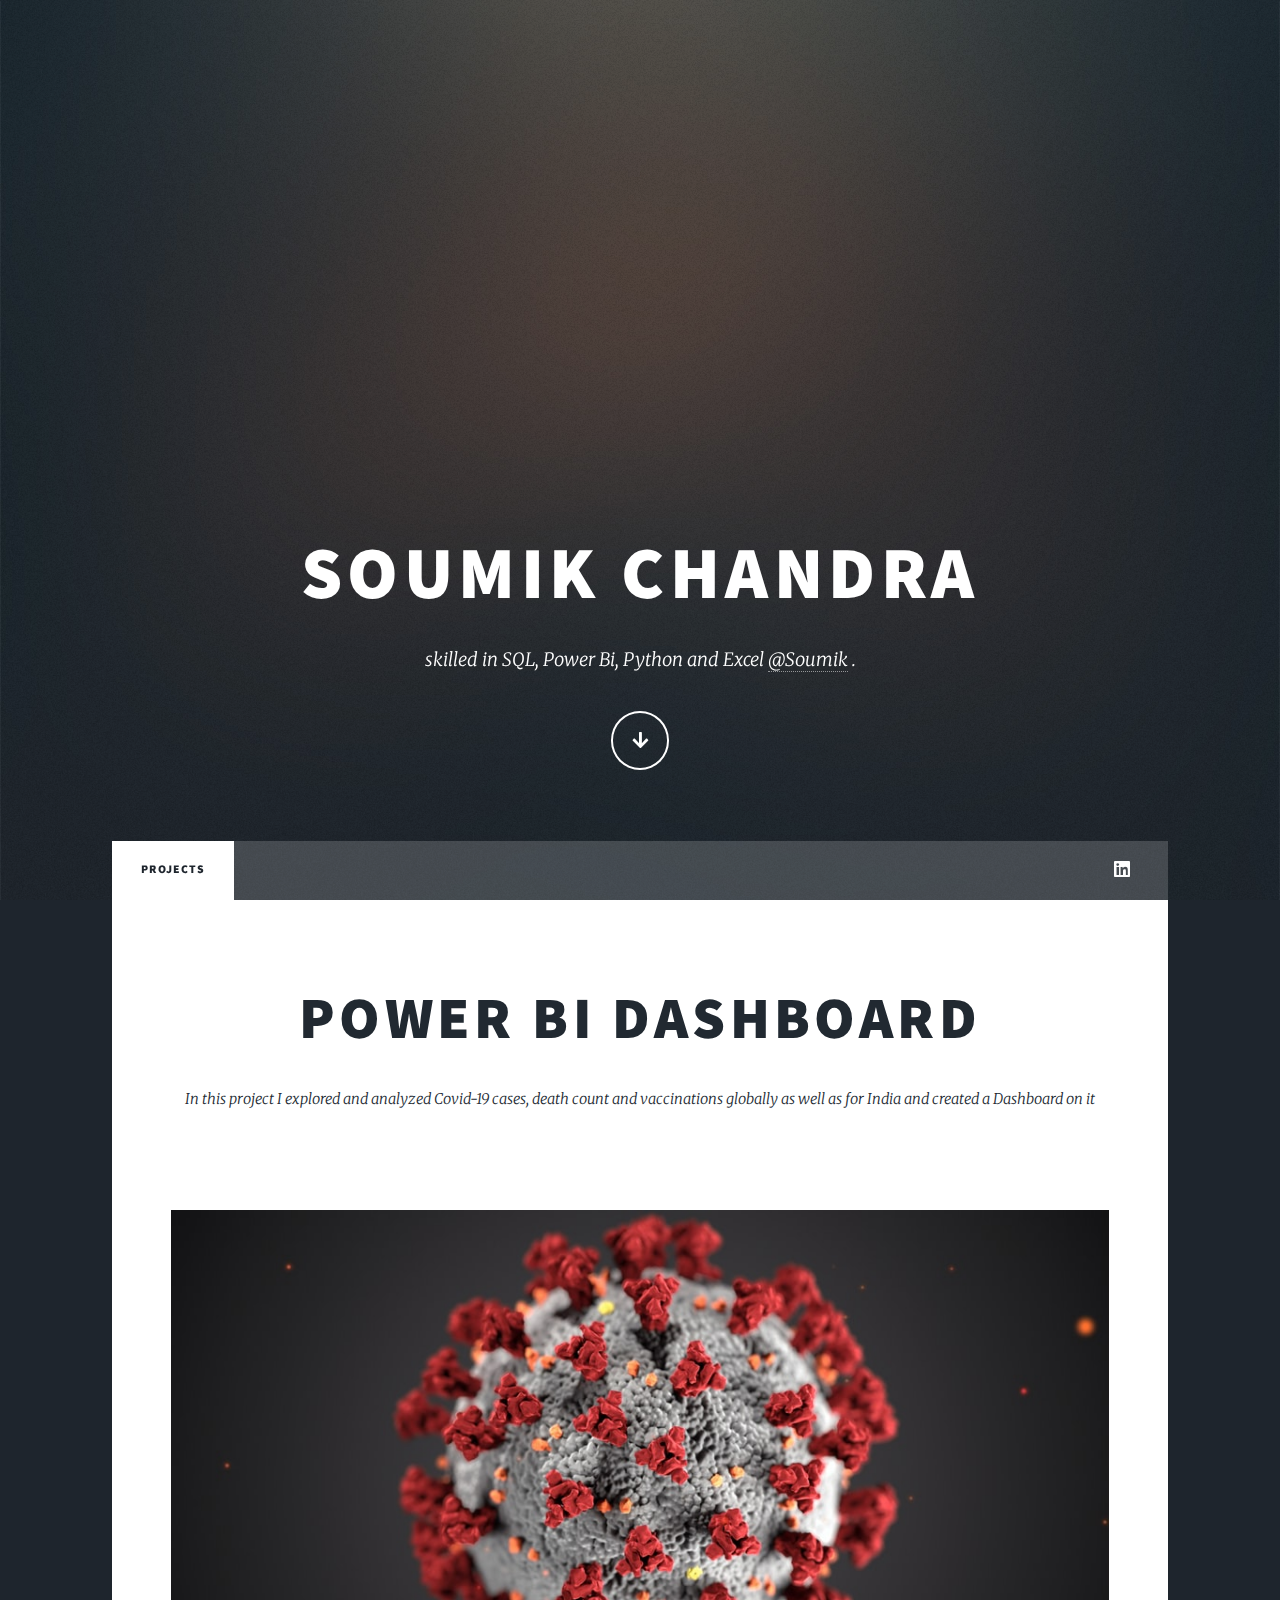
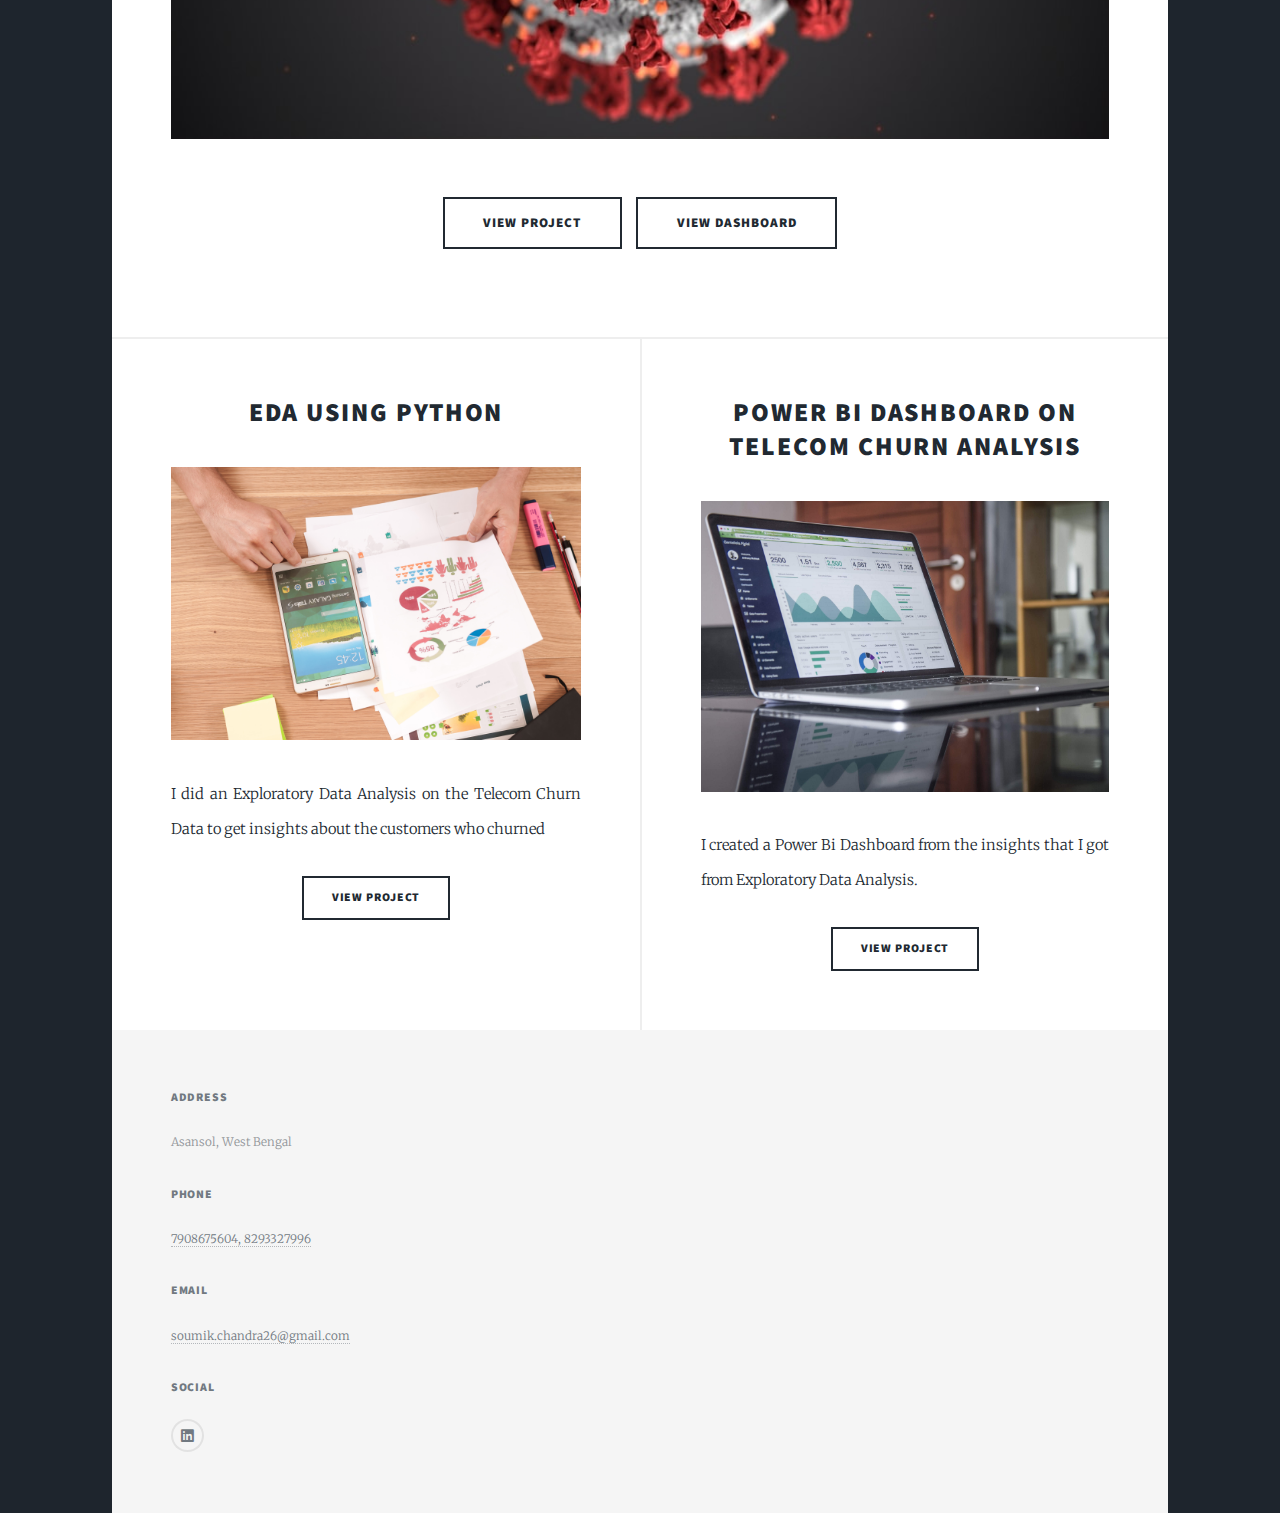
==== commit 19f7ba7b: "Changed the link for Covid-19 dashboard" ====
--- a/index.html
+++ b/index.html
@@ -54,13 +54,14 @@
 									
 									<h2><a href="https://github.com/Soumik-Chandra/Portfolio_Website/tree/main/Covid-19">Power Bi Dashboard<br />
 									</a></h2>
-									<p> In this project I  explored and analyzed Covid-19 cases, death count and vaccinations globally as well as for India and created a Dashboard on it <br />
+									<p> In this project I explored and analyzed Covid-19 cases, death count and vaccinations globally as well as for India and created a Dashboard on it <br />
 									<br />
 									</p>
 								</header>
 								<a href="https://github.com/Soumik-Chandra/Portfolio_Website/tree/main/Covid-19" class="image main"><img src="images/photo-1583324113626-70df0f4deaab.jpg" alt="" /></a>
 								<ul class="actions special">
-									<li><a href="https://github.com/Soumik-Chandra/Portfolio_Website/tree/main/Covid-19" class="button large">View Project</a></li>
+									<li><a href="./covid-19.html" class="button large">View Project</a></li>
+									<li><a href="https://app.powerbi.com/links/bray3W7WPT?ctid=ecd9255a-42d5-410c-8574-5c26d93dfca9&pbi_source=linkShare" class="button large">View Dashboard</a></li>
 								</ul>
 							</article>
 
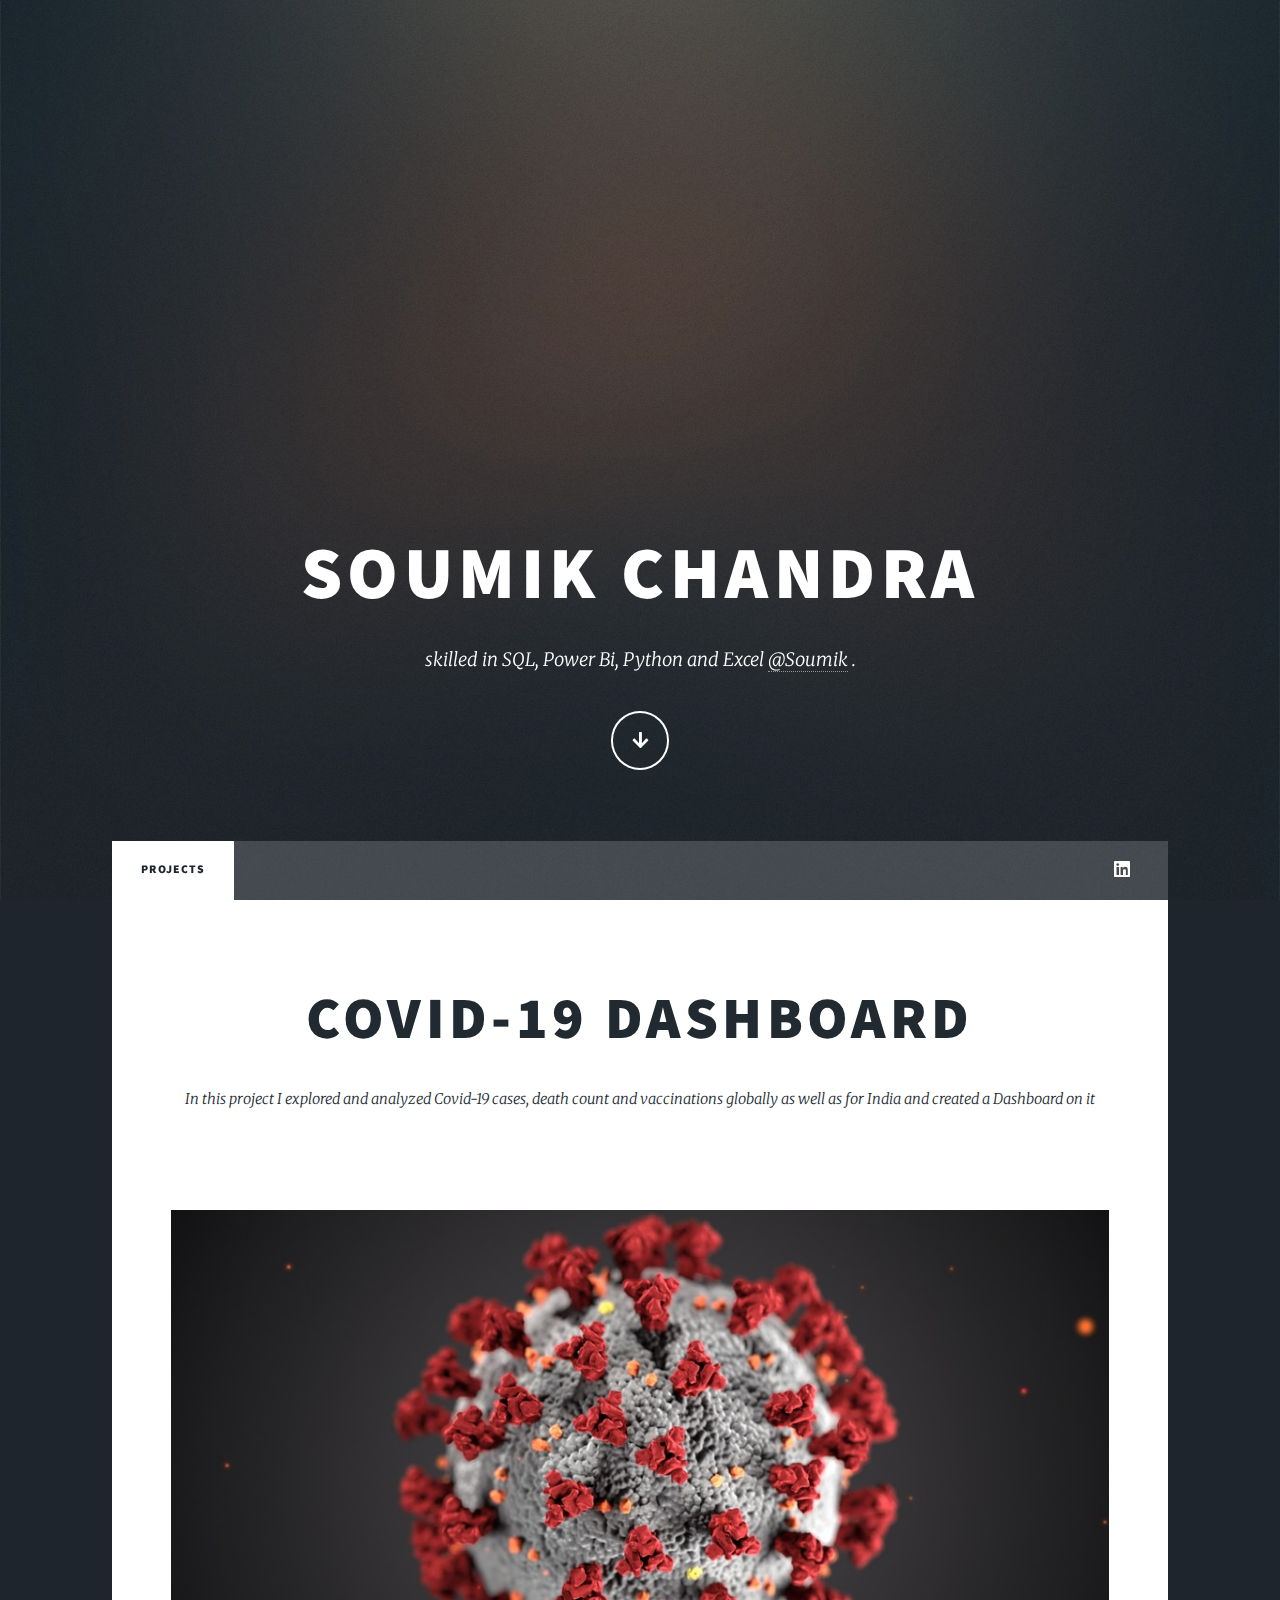
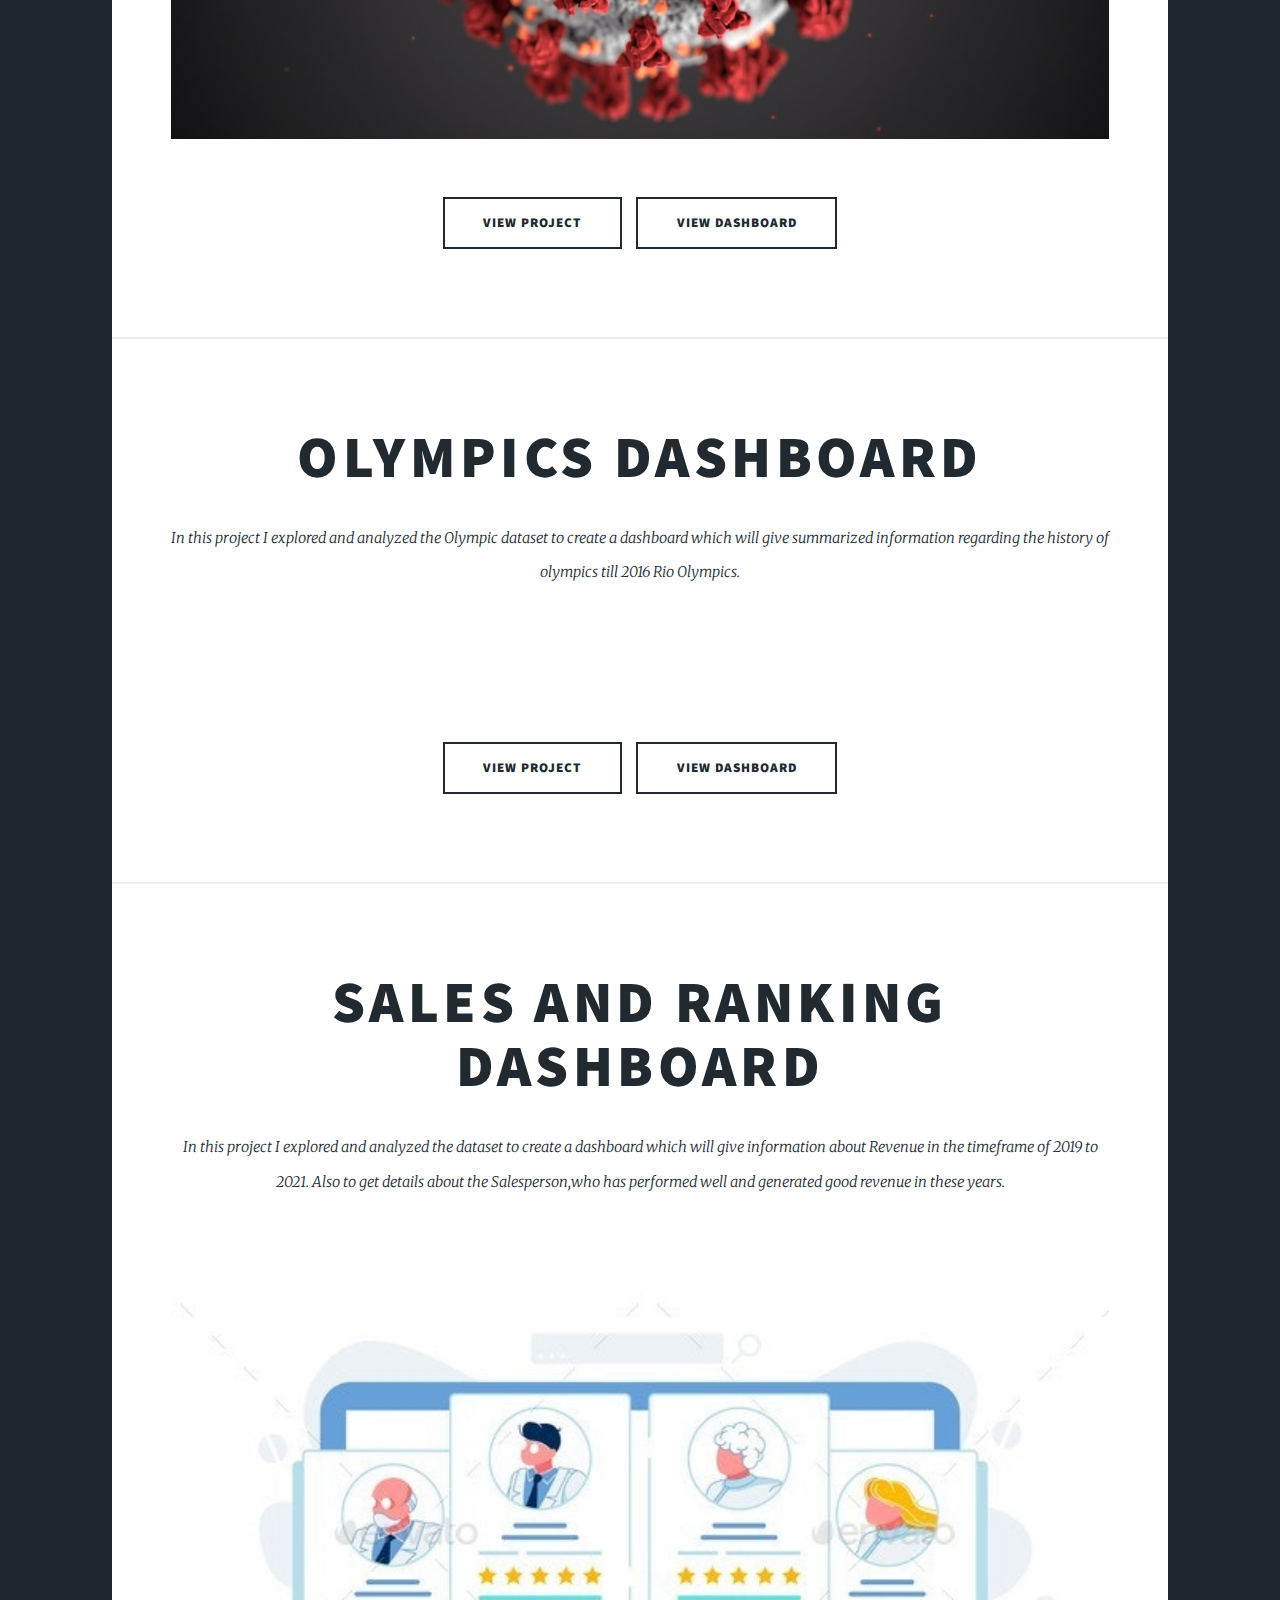
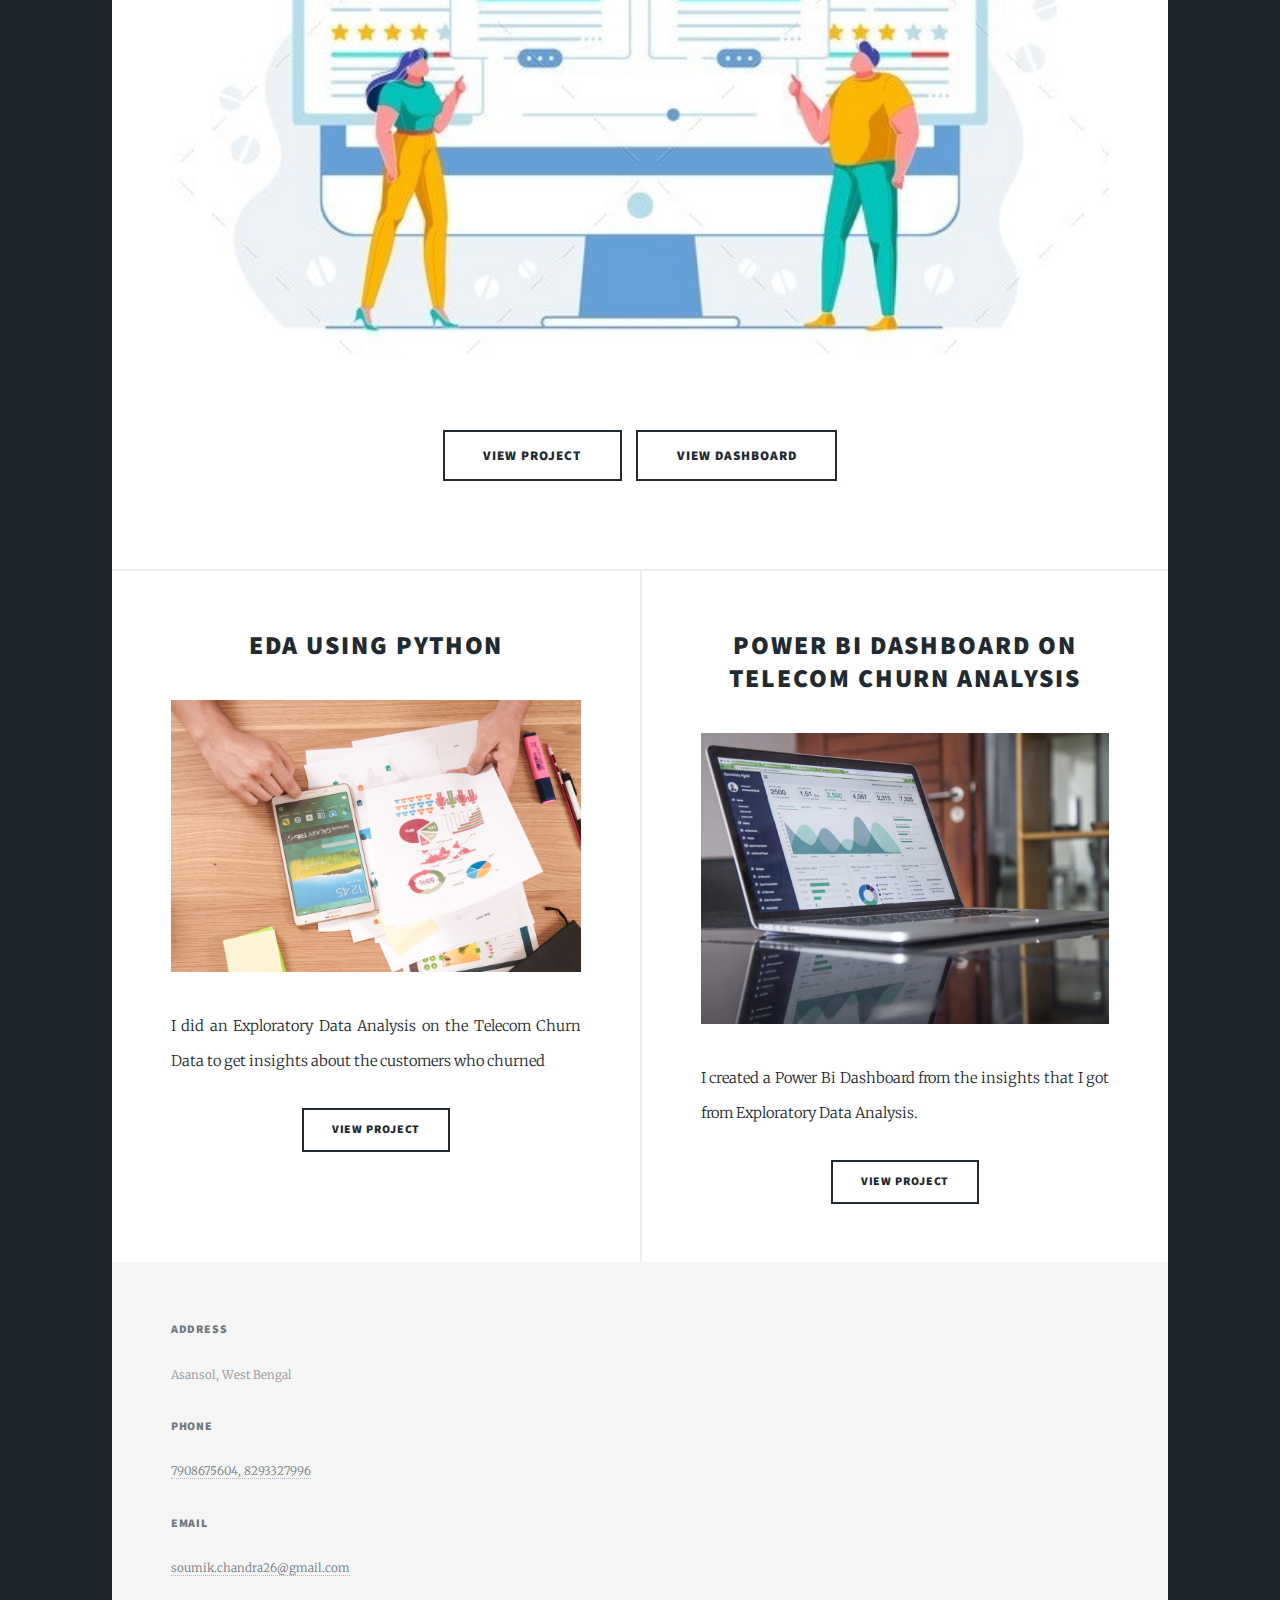
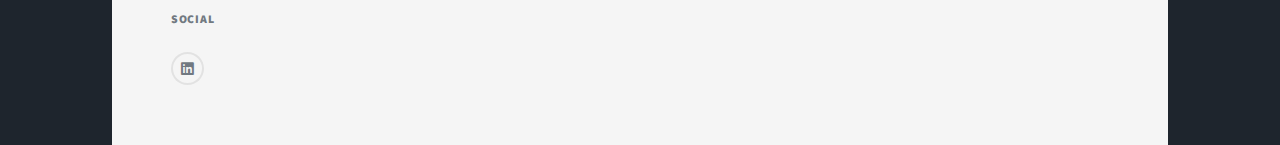
==== commit 7360385a: "Added Web Page for Sales and Ranking Dashboard" ====
--- a/index.html
+++ b/index.html
@@ -49,10 +49,11 @@
 					<div id="main">
 
 						<!-- Featured Post -->
+
 							<article class="post featured">
 								<header class="major">
 									
-									<h2><a href="https://github.com/Soumik-Chandra/Portfolio_Website/tree/main/Covid-19">Power Bi Dashboard<br />
+									<h2><a href="https://github.com/Soumik-Chandra/Portfolio_Website/tree/main/Covid-19">Covid-19 Dashboard<br />
 									</a></h2>
 									<p> In this project I explored and analyzed Covid-19 cases, death count and vaccinations globally as well as for India and created a Dashboard on it <br />
 									<br />
@@ -62,6 +63,38 @@
 								<ul class="actions special">
 									<li><a href="./covid-19.html" class="button large">View Project</a></li>
 									<li><a href="https://app.powerbi.com/links/bray3W7WPT?ctid=ecd9255a-42d5-410c-8574-5c26d93dfca9&pbi_source=linkShare" class="button large">View Dashboard</a></li>
+								</ul>
+							</article>
+
+							<article class="post featured">
+								<header class="major">
+									
+									<h2><a href="https://github.com/Soumik-Chandra/Portfolio_Website/tree/main/Olympic Dashboard">Olympics Dashboard<br />
+									</a></h2>
+									<p> In this project I explored and analyzed the Olympic dataset to create a dashboard which will give summarized information regarding the history of olympics till 2016 Rio Olympics. <br />
+									<br />
+									</p>
+								</header>
+								<a href="https://github.com/Soumik-Chandra/Portfolio_Website/tree/main/Olympic Dashboard" class="image main"><img src="images/Tokyo-Olympics-2021.png" alt="" /></a>
+								<ul class="actions special">
+									<li><a href="./olympics.html" class="button large">View Project</a></li>
+									<li><a href="https://app.powerbi.com/links/Az6lwl70QQ?ctid=ecd9255a-42d5-410c-8574-5c26d93dfca9&pbi_source=linkShare" class="button large">View Dashboard</a></li>
+								</ul>
+							</article>
+
+							<article class="post featured">
+								<header class="major">
+									
+									<h2><a href="https://github.com/Soumik-Chandra/Portfolio_Website/tree/main/Sales And Ranking Dashboard">Sales And Ranking Dashboard<br />
+									</a></h2>
+									<p> In this project I explored and analyzed the dataset to create a dashboard which will give information about Revenue in the timeframe of 2019 to 2021. Also to get details about the Salesperson,who has performed well and generated good revenue in these years. <br />
+									<br />
+									</p>
+								</header>
+								<a href="https://github.com/Soumik-Chandra/Portfolio_Website/tree/main/Sales And Ranking Dashboard" class="image main"><img src="images/preview.jpg" alt="" /></a>
+								<ul class="actions special">
+									<li><a href="./Sales.html" class="button large">View Project</a></li>
+									<li><a href="https://app.powerbi.com/links/WY4ShP3u8_?ctid=ecd9255a-42d5-410c-8574-5c26d93dfca9&pbi_source=linkShare" class="button large">View Dashboard</a></li>
 								</ul>
 							</article>
 
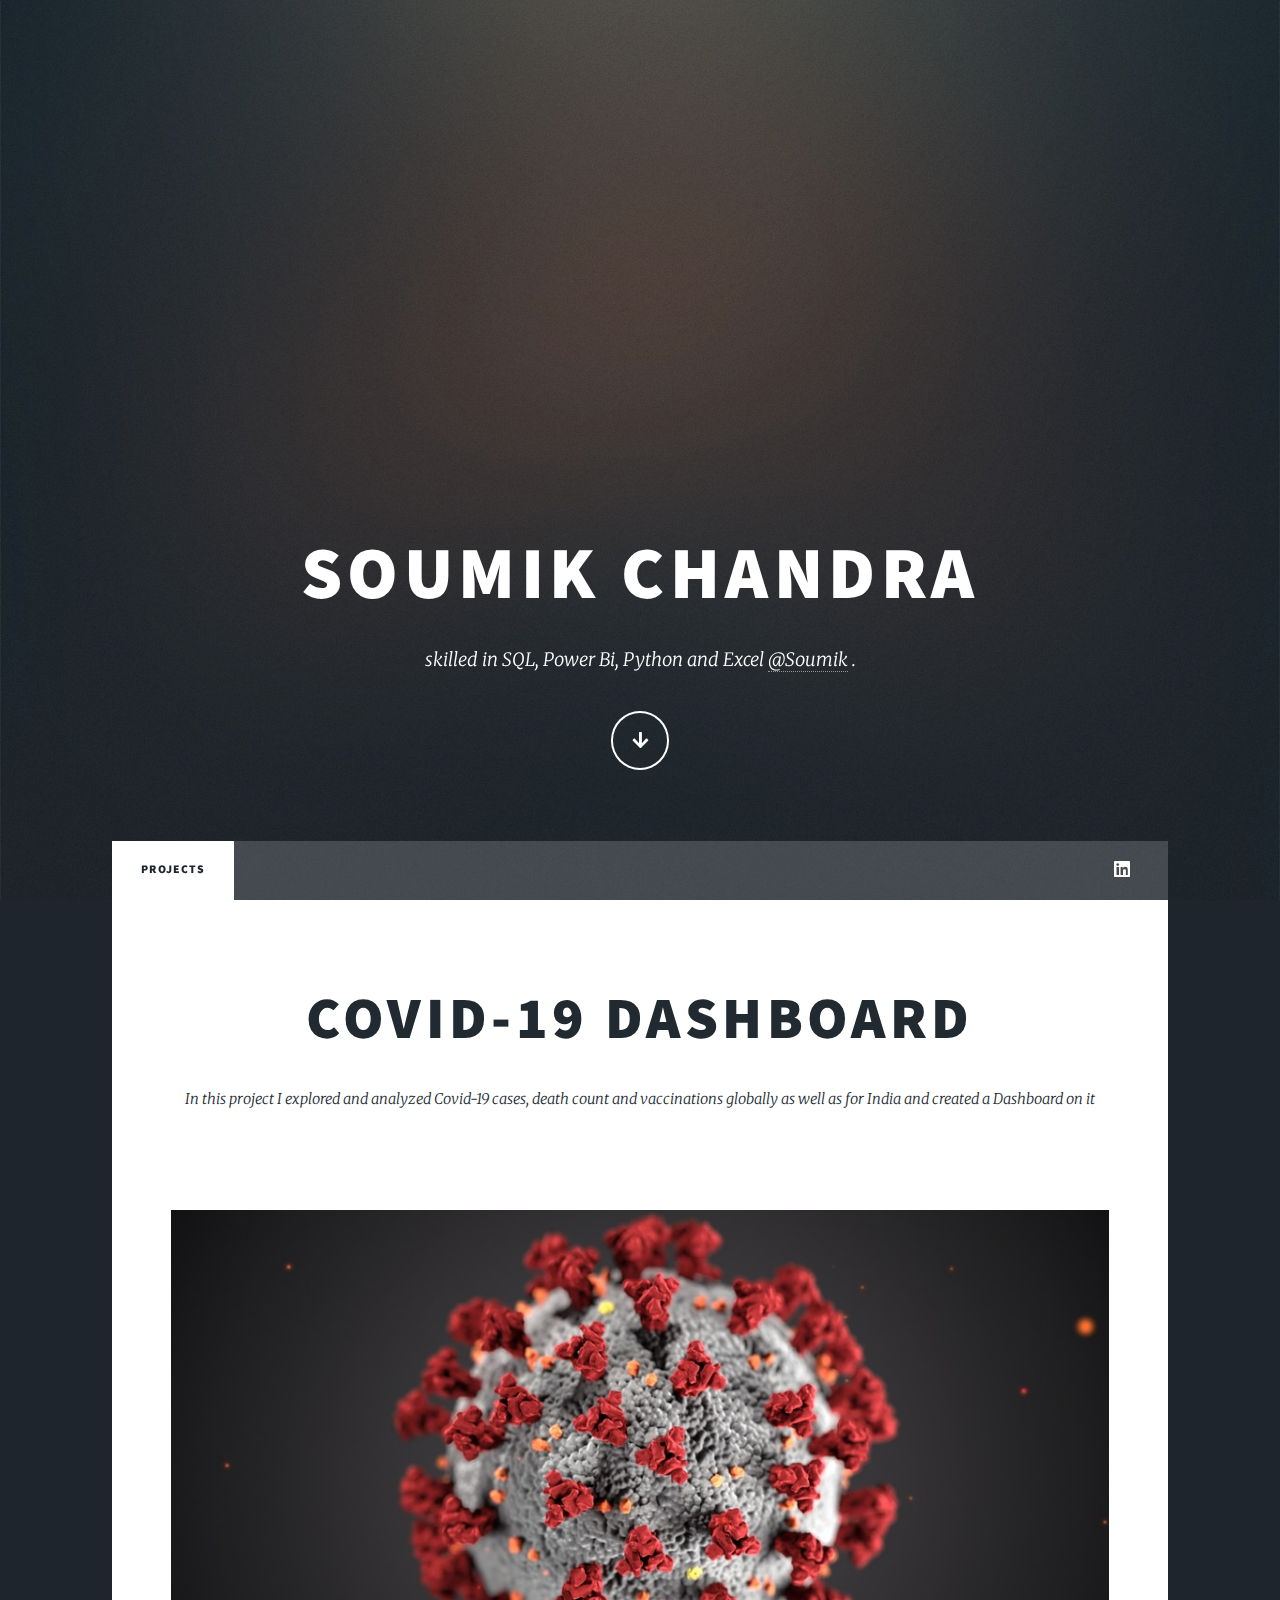
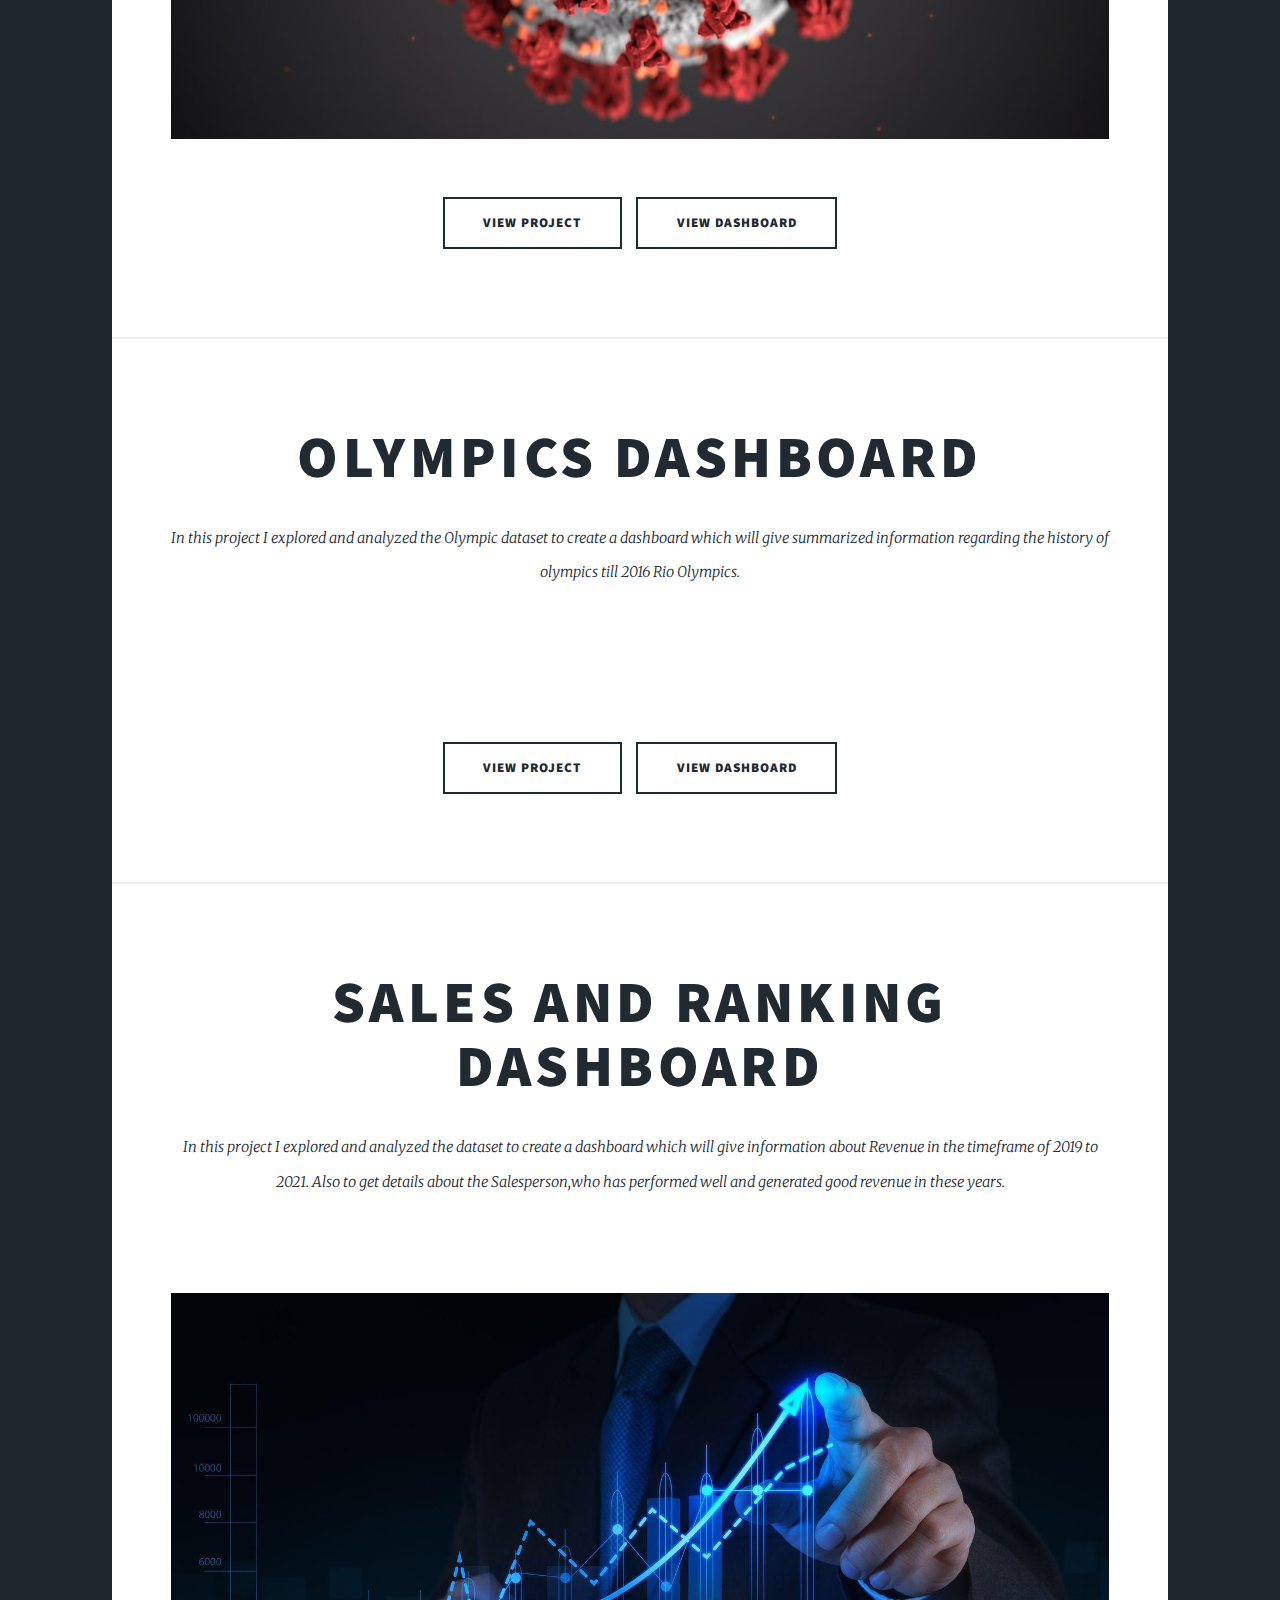
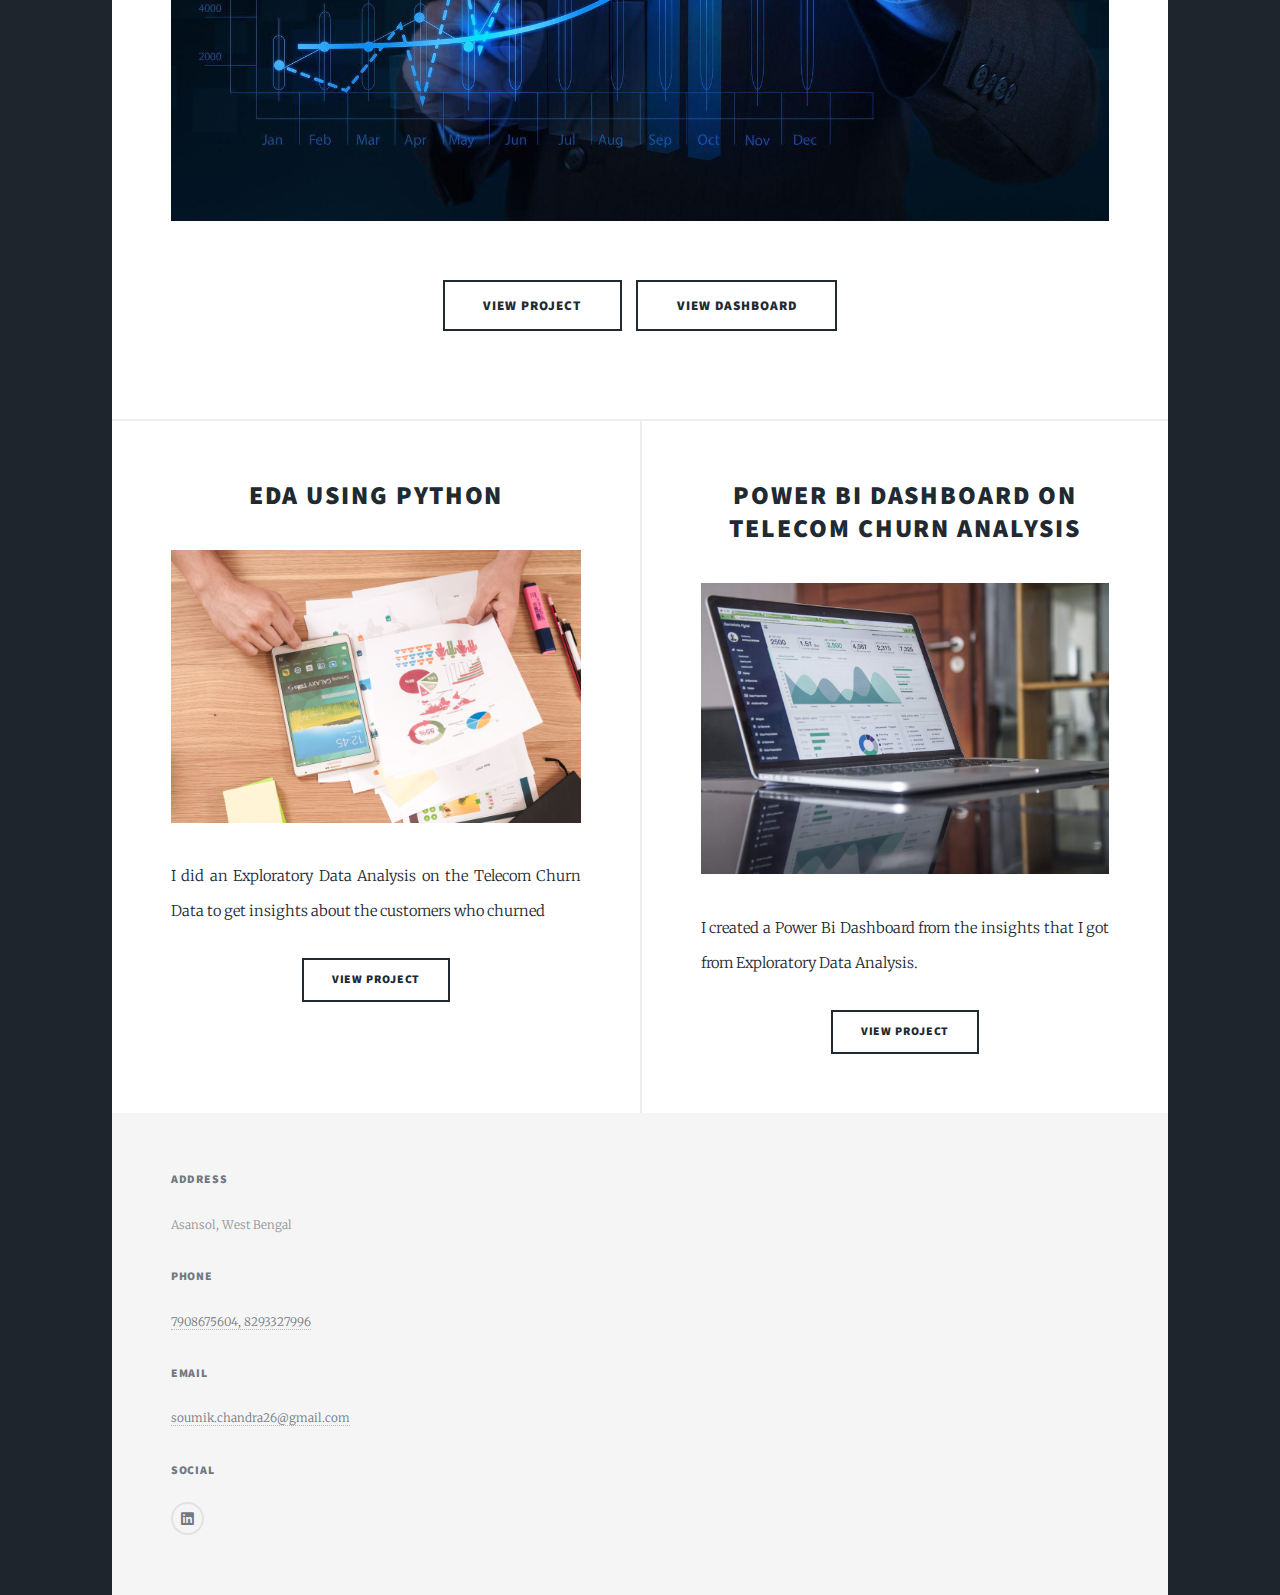
==== commit 2c3427ec: "Added image for Sales and Ranking Dashboard" ====
--- a/index.html
+++ b/index.html
@@ -91,7 +91,7 @@
 									<br />
 									</p>
 								</header>
-								<a href="https://github.com/Soumik-Chandra/Portfolio_Website/tree/main/Sales And Ranking Dashboard" class="image main"><img src="images/preview.jpg" alt="" /></a>
+								<a href="https://github.com/Soumik-Chandra/Portfolio_Website/tree/main/Sales And Ranking Dashboard" class="image main"><img src="images/Sales.jpg" alt="" /></a>
 								<ul class="actions special">
 									<li><a href="./Sales.html" class="button large">View Project</a></li>
 									<li><a href="https://app.powerbi.com/links/WY4ShP3u8_?ctid=ecd9255a-42d5-410c-8574-5c26d93dfca9&pbi_source=linkShare" class="button large">View Dashboard</a></li>
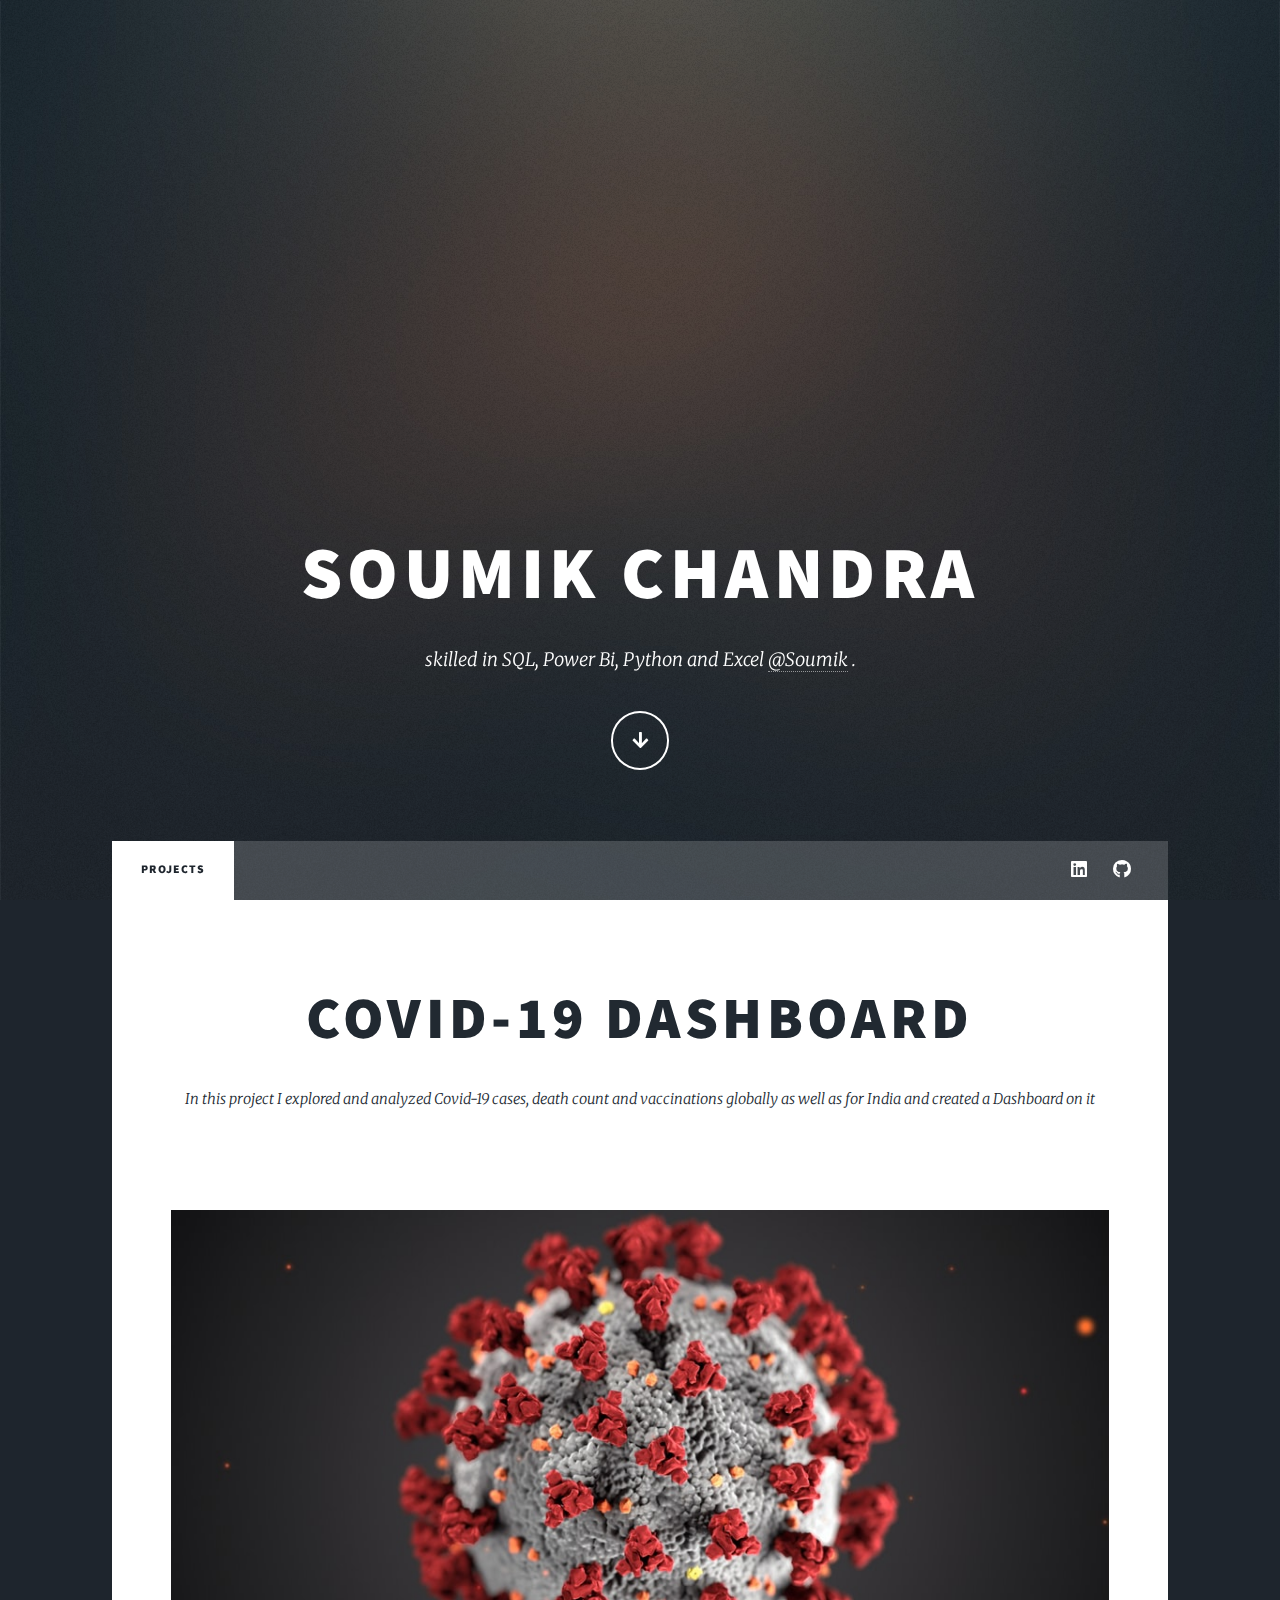
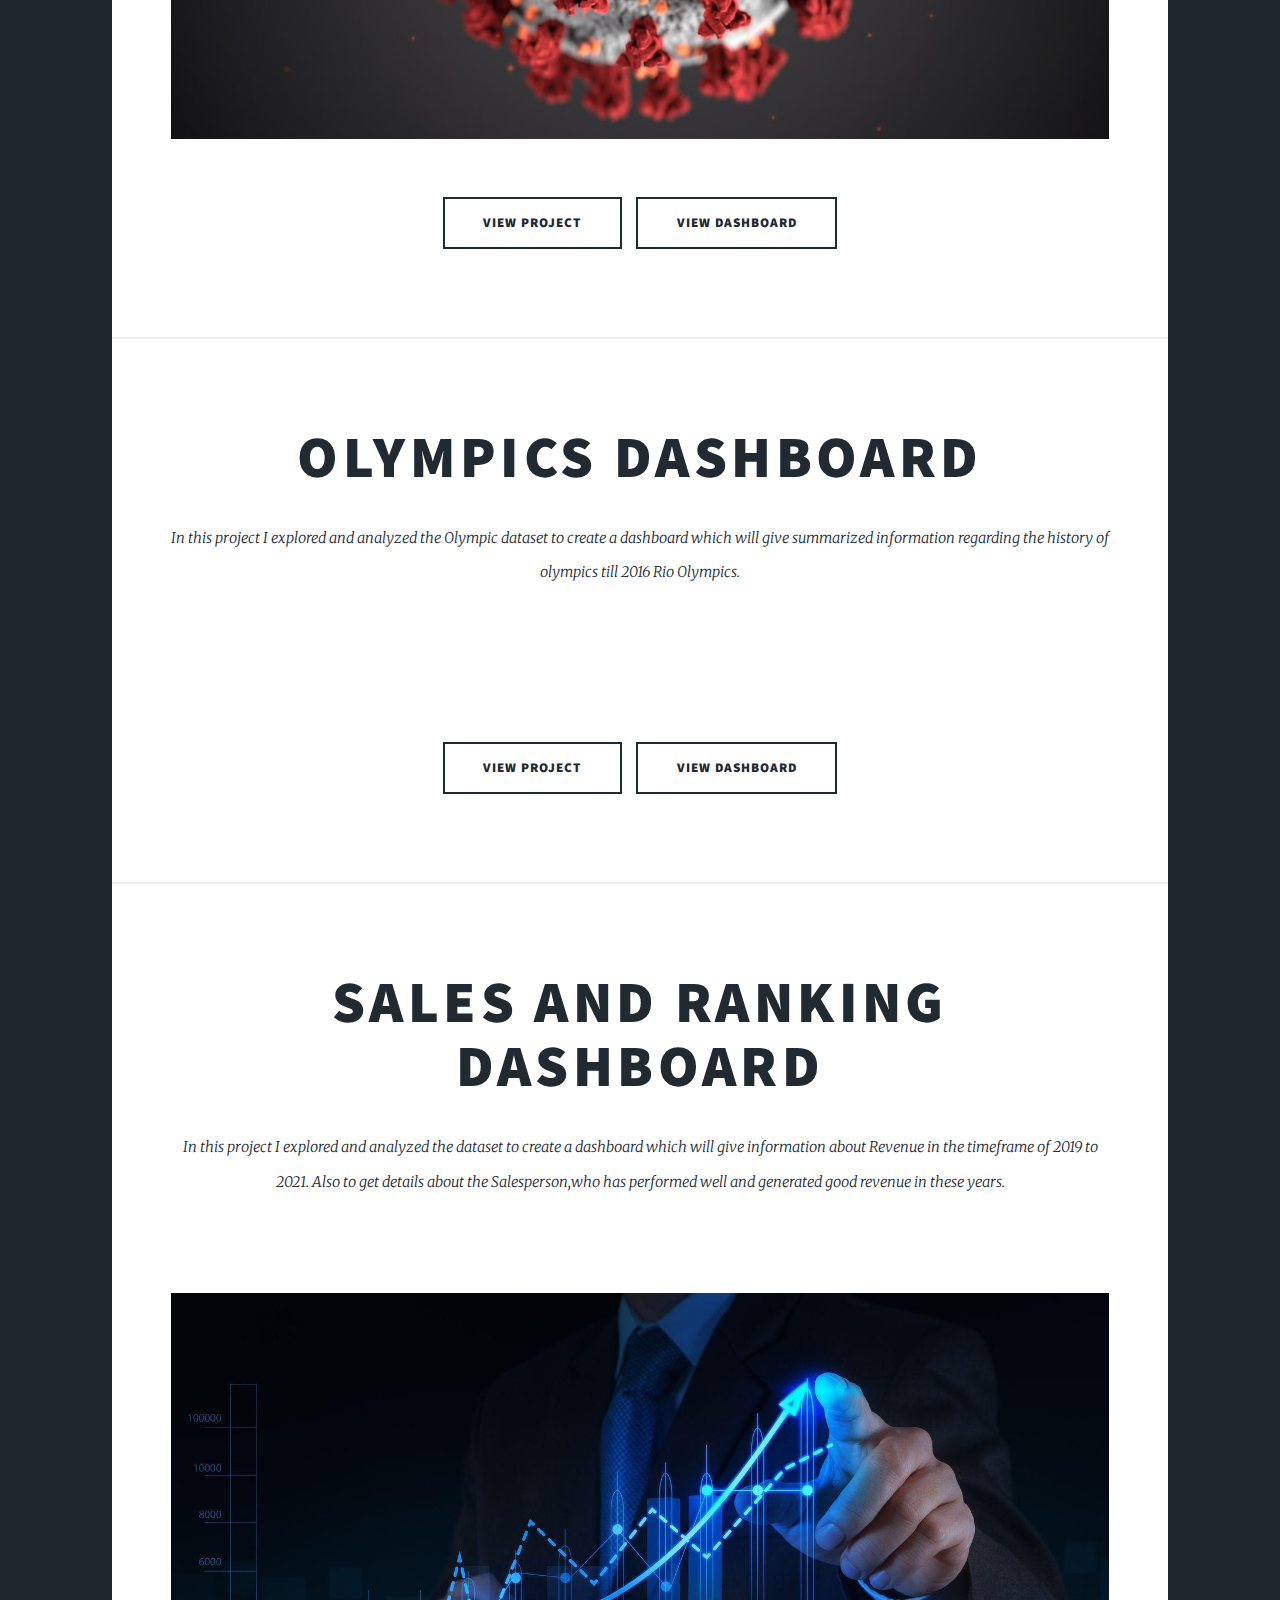
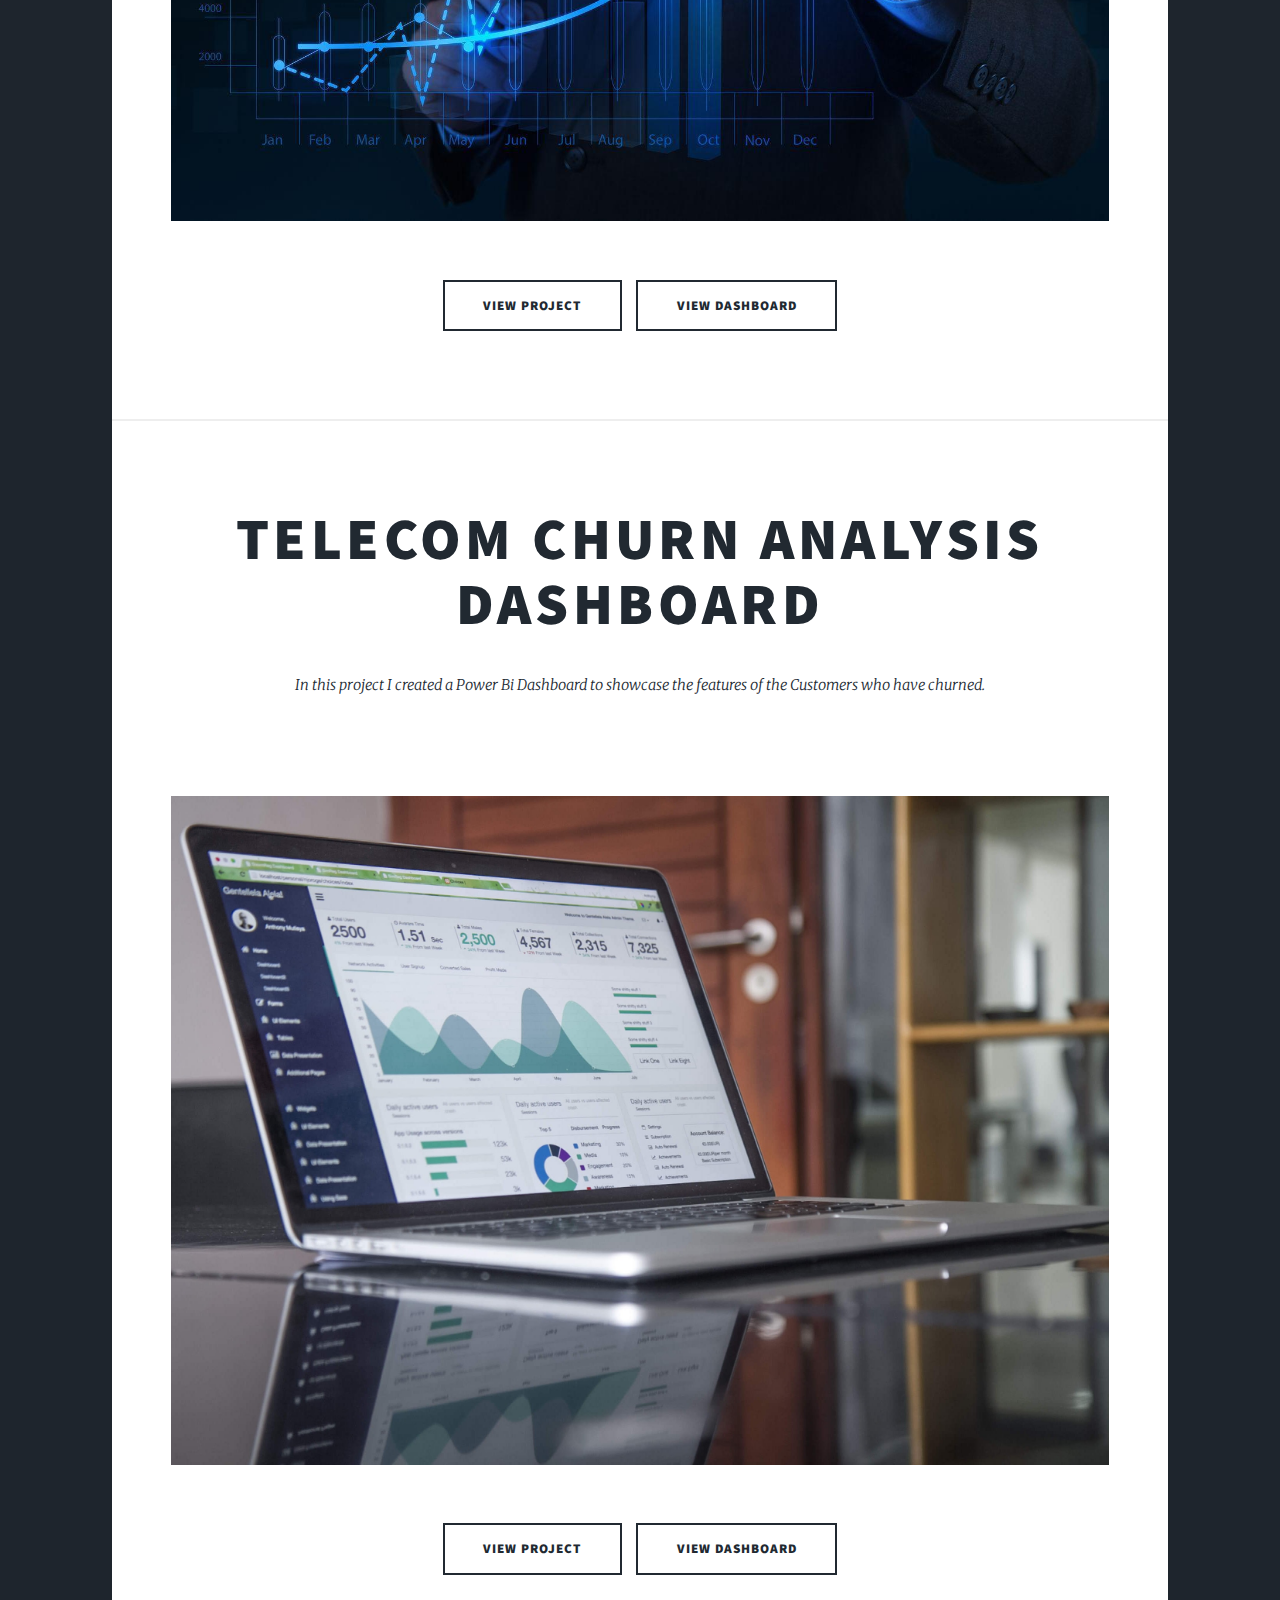
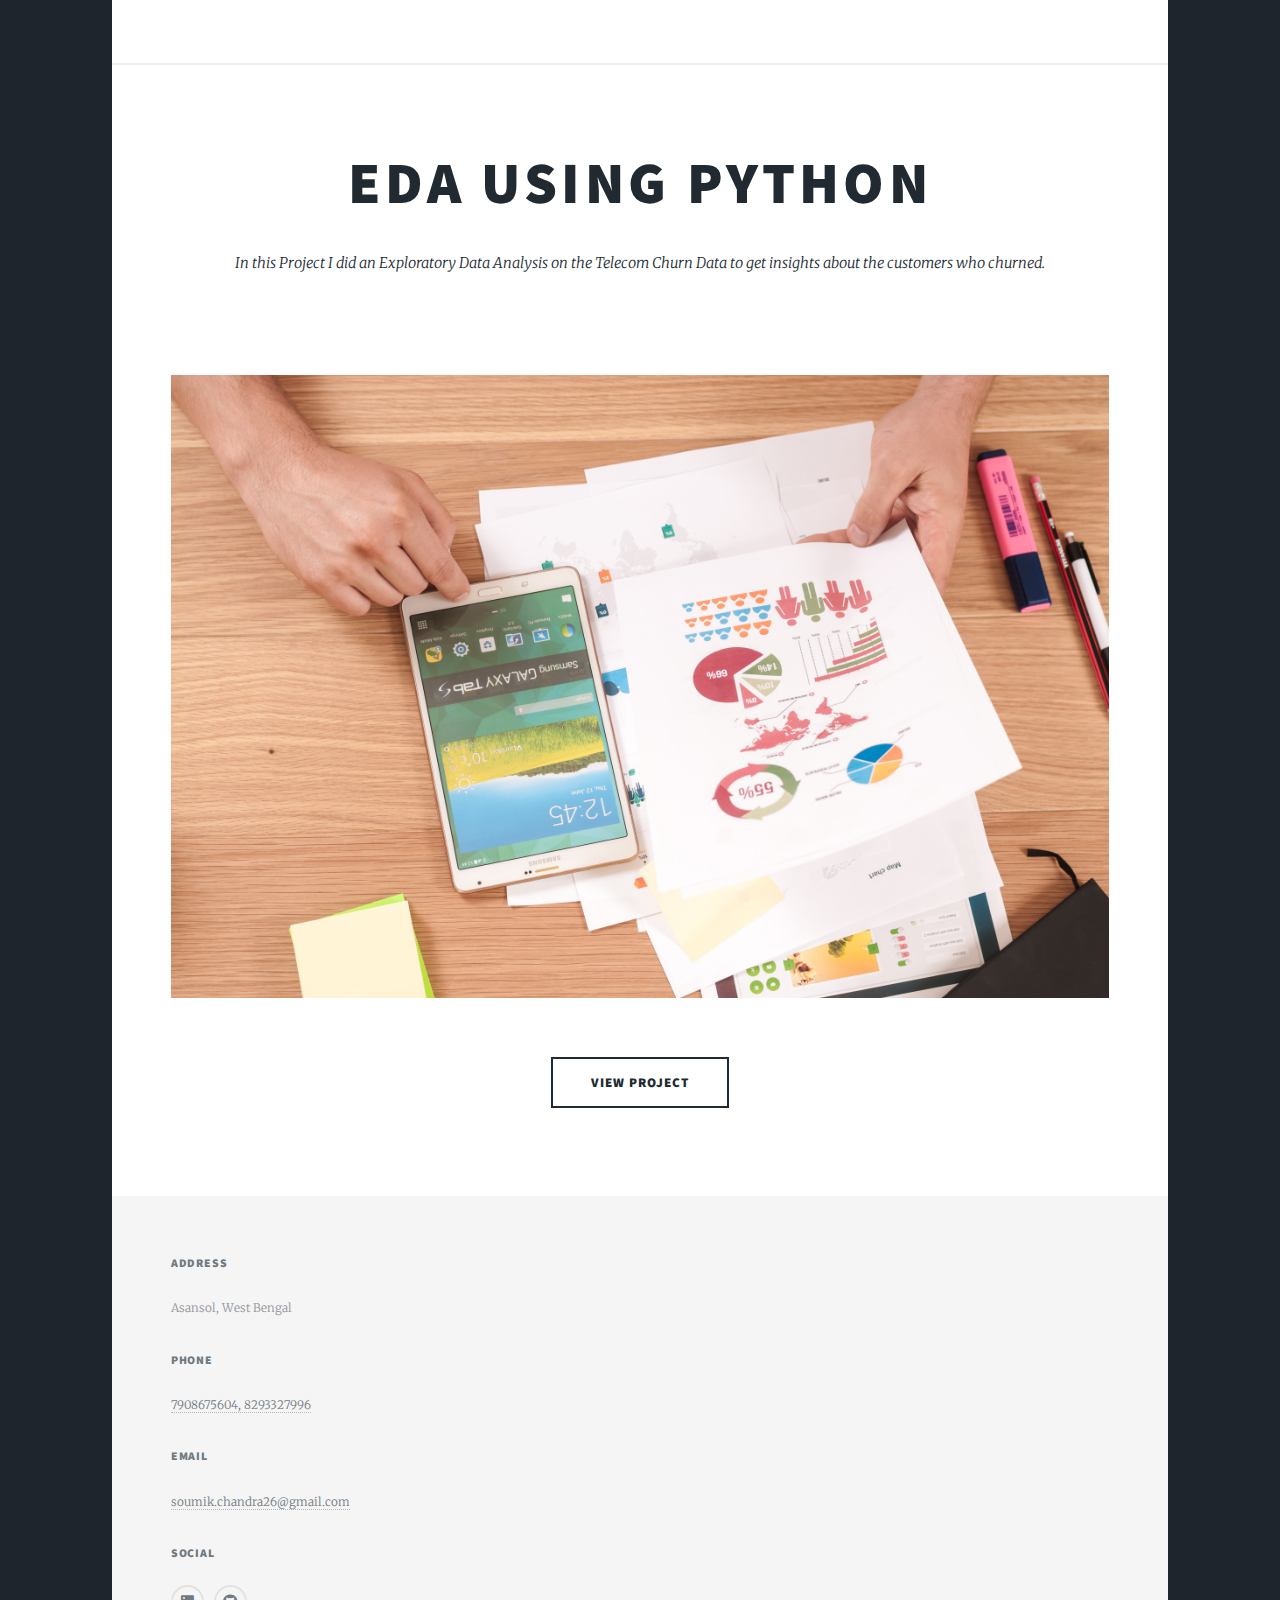
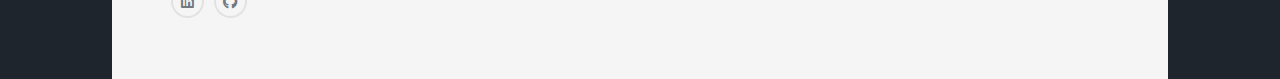
==== commit 2a7cf6ce: "Added github logo to website header and footer" ====
--- a/index.html
+++ b/index.html
@@ -41,7 +41,7 @@
 						</ul>
 						<ul class="icons alt">
 							<li><a href="https://www.linkedin.com/in/soumik-chandra-20a418136/" class="icon brands alt fa-linkedin"><span class="label">linkedin</span></a></li>
-							
+							<li><a href="https://github.com/Soumik-Chandra" class="icon brands alt fa-github"><span class="label">github</span></a></li>
 						</ul>
 					</nav>
 
@@ -62,7 +62,7 @@
 								<a href="https://github.com/Soumik-Chandra/Portfolio_Website/tree/main/Covid-19" class="image main"><img src="images/photo-1583324113626-70df0f4deaab.jpg" alt="" /></a>
 								<ul class="actions special">
 									<li><a href="./covid-19.html" class="button large">View Project</a></li>
-									<li><a href="https://app.powerbi.com/links/bray3W7WPT?ctid=ecd9255a-42d5-410c-8574-5c26d93dfca9&pbi_source=linkShare" class="button large">View Dashboard</a></li>
+									<li><a href="https://app.powerbi.com/view?r=eyJrIjoiZTM4OTBjNWUtZDM4Yi00MDcxLTgzMjktNWMzNTdmODRmMThiIiwidCI6ImVjZDkyNTVhLTQyZDUtNDEwYy04NTc0LTVjMjZkOTNkZmNhOSJ9" class="button large">View Dashboard</a></li>
 								</ul>
 							</article>
 
@@ -78,7 +78,7 @@
 								<a href="https://github.com/Soumik-Chandra/Portfolio_Website/tree/main/Olympic Dashboard" class="image main"><img src="images/Tokyo-Olympics-2021.png" alt="" /></a>
 								<ul class="actions special">
 									<li><a href="./olympics.html" class="button large">View Project</a></li>
-									<li><a href="https://app.powerbi.com/links/Az6lwl70QQ?ctid=ecd9255a-42d5-410c-8574-5c26d93dfca9&pbi_source=linkShare" class="button large">View Dashboard</a></li>
+									<li><a href="https://app.powerbi.com/view?r=eyJrIjoiMDk0Yzk1ZDItMGIxYi00YmNlLTljZDAtNDBiNmI5OTc0ZmU3IiwidCI6ImVjZDkyNTVhLTQyZDUtNDEwYy04NTc0LTVjMjZkOTNkZmNhOSJ9" class="button large">View Dashboard</a></li>
 								</ul>
 							</article>
 
@@ -94,12 +94,43 @@
 								<a href="https://github.com/Soumik-Chandra/Portfolio_Website/tree/main/Sales And Ranking Dashboard" class="image main"><img src="images/Sales.jpg" alt="" /></a>
 								<ul class="actions special">
 									<li><a href="./Sales.html" class="button large">View Project</a></li>
-									<li><a href="https://app.powerbi.com/links/WY4ShP3u8_?ctid=ecd9255a-42d5-410c-8574-5c26d93dfca9&pbi_source=linkShare" class="button large">View Dashboard</a></li>
-								</ul>
-							</article>
-
+									<li><a href="https://app.powerbi.com/view?r=eyJrIjoiMWRmODkyZjktMmQ4Yi00Njc4LWFlNWUtNjg5NTMzOTRmZTQ4IiwidCI6ImVjZDkyNTVhLTQyZDUtNDEwYy04NTc0LTVjMjZkOTNkZmNhOSJ9" class="button large">View Dashboard</a></li>
+								</ul>
+							</article>
+
+							<article class="post featured">
+								<header class="major">
+									
+									<h2><a href="https://github.com/Soumik-Chandra/Portfolio_Website/tree/main/Telecom%20Churn%20Dashboard%20In%20Power%20Bi">Telecom Churn Analysis Dashboard<br />
+									</a></h2>
+									<p> In this project I created a Power Bi Dashboard to showcase the features of the Customers who have churned. <br />
+									<br />
+									</p>
+								</header>
+								<a href="https://github.com/Soumik-Chandra/Portfolio_Website/tree/main/Telecom%20Churn%20Dashboard%20In%20Power%20Bi" class="image main"><img src="images/carlos-muza-hpjSkU2UYSU-unsplash (1).jpg" alt="" /></a>
+								<ul class="actions special">
+									<li><a href="./Churn_Analysis.html" class="button large">View Project</a></li>
+									<li><a href="https://app.powerbi.com/view?r=eyJrIjoiMzliODU4MTEtZDc5Yi00N2VlLThjNzMtZjRlMjNhYmZlMTI1IiwidCI6ImVjZDkyNTVhLTQyZDUtNDEwYy04NTc0LTVjMjZkOTNkZmNhOSJ9&pageName=ReportSection74aaaec05f26837f7098" class="button large">View Dashboard</a></li>
+								</ul>
+							</article>
+
+							<article class="post featured">
+								<header class="major">
+									
+									<h2><a href="https://github.com/Soumik-Chandra/Portfolio_Website/blob/main/Eda/Churn%20Analysis%20-%20EDA.ipynb">Eda Using Python<br />
+									</a></h2>
+									<p> In this Project I did an Exploratory Data Analysis on the Telecom Churn Data to get insights about the customers who churned. <br />
+									<br />
+									</p>
+								</header>
+								<a href="https://github.com/Soumik-Chandra/Portfolio_Website/blob/main/Eda/Churn%20Analysis%20-%20EDA.ipynb" class="image main"><img src="images/firmbee-com-jrh5lAq-mIs-unsplash.jpg" alt="" /></a>
+								<ul class="actions special">
+									<li><a href="https://github.com/Soumik-Chandra/Portfolio_Website/blob/main/Eda/Churn%20Analysis%20-%20EDA.ipynb" class="button large">View Project</a></li>
+									
+								</ul>
+							</article>
 						<!-- Posts -->
-							<section class="posts">
+						<!--	<section class="posts">
 								<article>
 									<header>
 										
@@ -111,8 +142,8 @@
 									<ul class="actions special">
 										<li><a href="https://github.com/Soumik-Chandra/Portfolio_Website/tree/main/Eda" class="button">View Project</a></li>
 									</ul>
-								</article>
-								<article>
+								</article> -->
+						<!--		<article>
 									<header>
 										
 										<h2><a href="https://github.com/Soumik-Chandra/Portfolio_Website/tree/main/Telecom%20Churn%20Dashboard%20In%20Power%20Bi">Power Bi Dashboard on Telecom Churn Analysis<br />
@@ -123,7 +154,7 @@
 									<ul class="actions special">
 										<li><a href="https://github.com/Soumik-Chandra/Portfolio_Website/tree/main/Telecom%20Churn%20Dashboard%20In%20Power%20Bi" class="button">View Project</a></li>
 									</ul>
-								
+								-->
 
 					
 
@@ -151,7 +182,7 @@
 								<h3>Social</h3>
 								<ul class="icons alt">
 									<li><a href="https://www.linkedin.com/in/soumik-chandra-20a418136/" class="icon brands alt fa-linkedin"><span class="label">linkedin</span></a></li>
-									
+									<li><a href="https://github.com/Soumik-Chandra" class="icon brands alt fa-github"><span class="label">github</span></a></li>
 								</ul>
 							</section>
 						</section>
